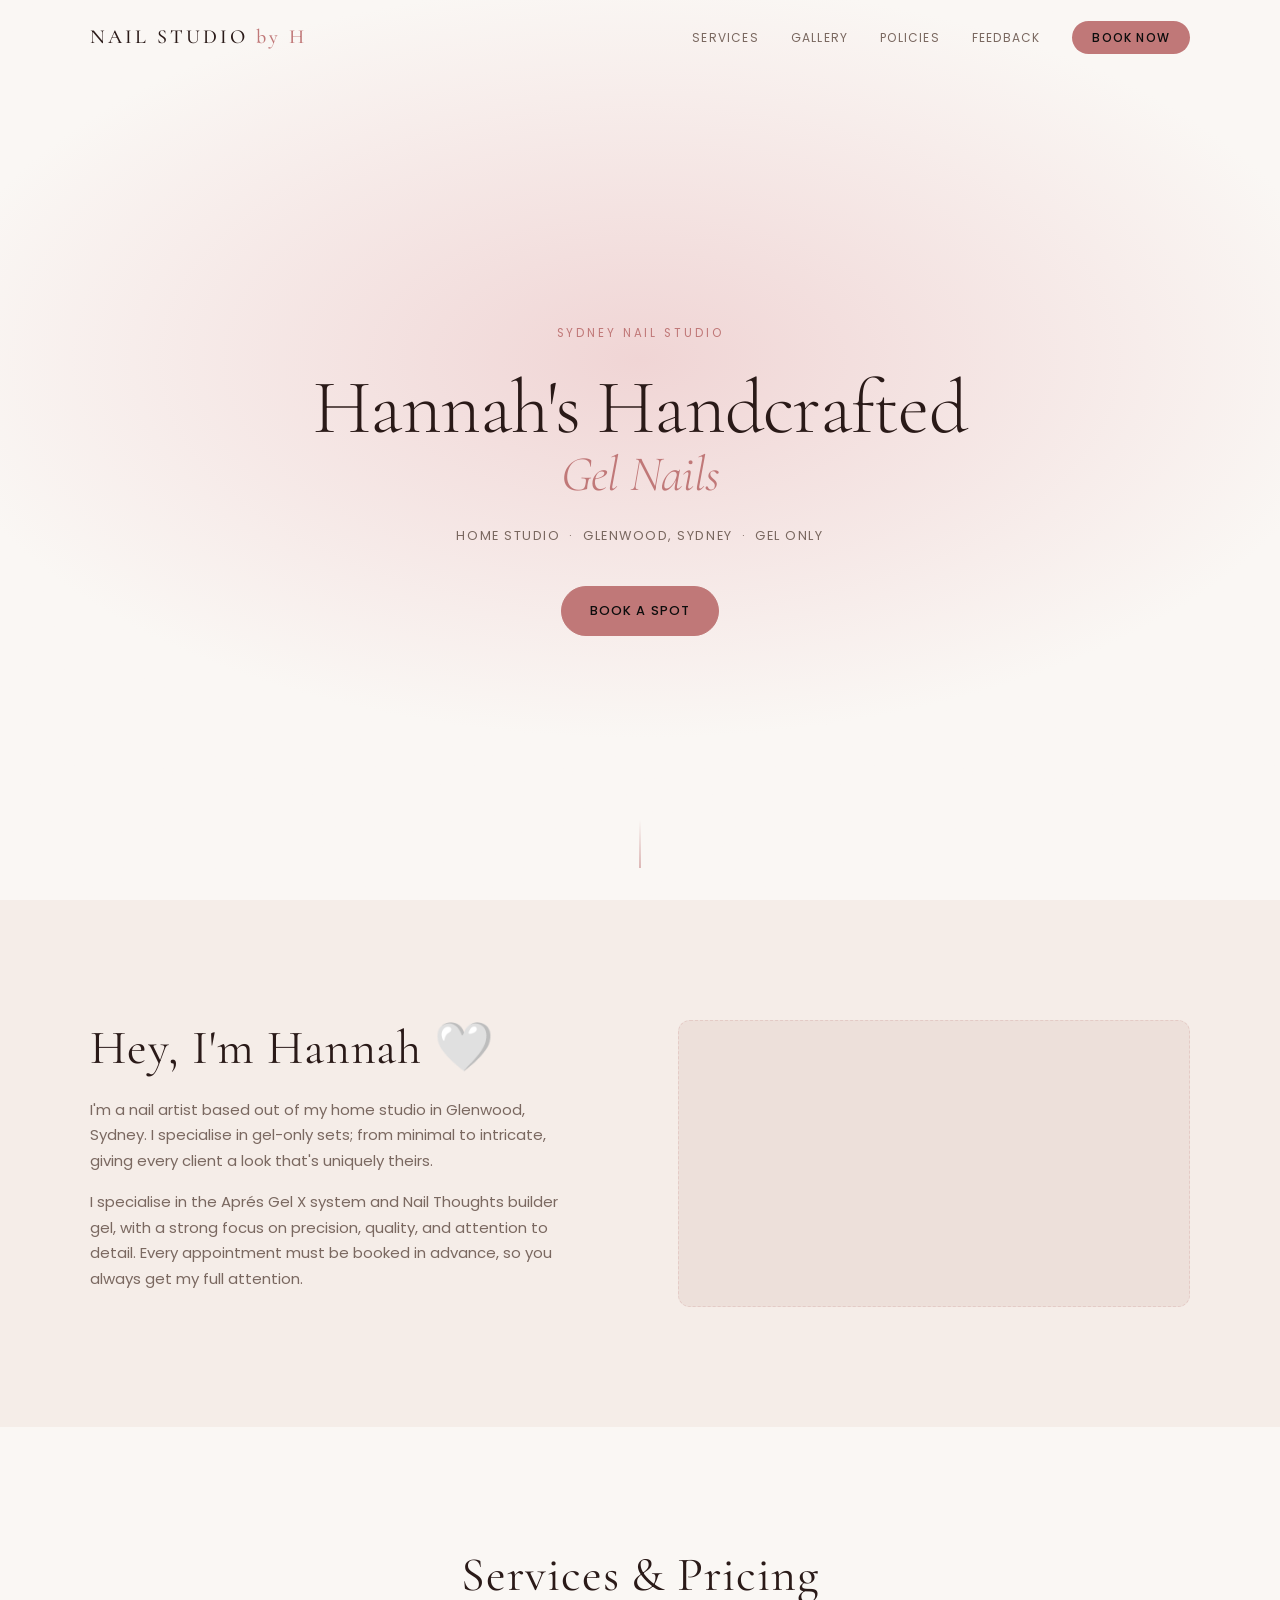
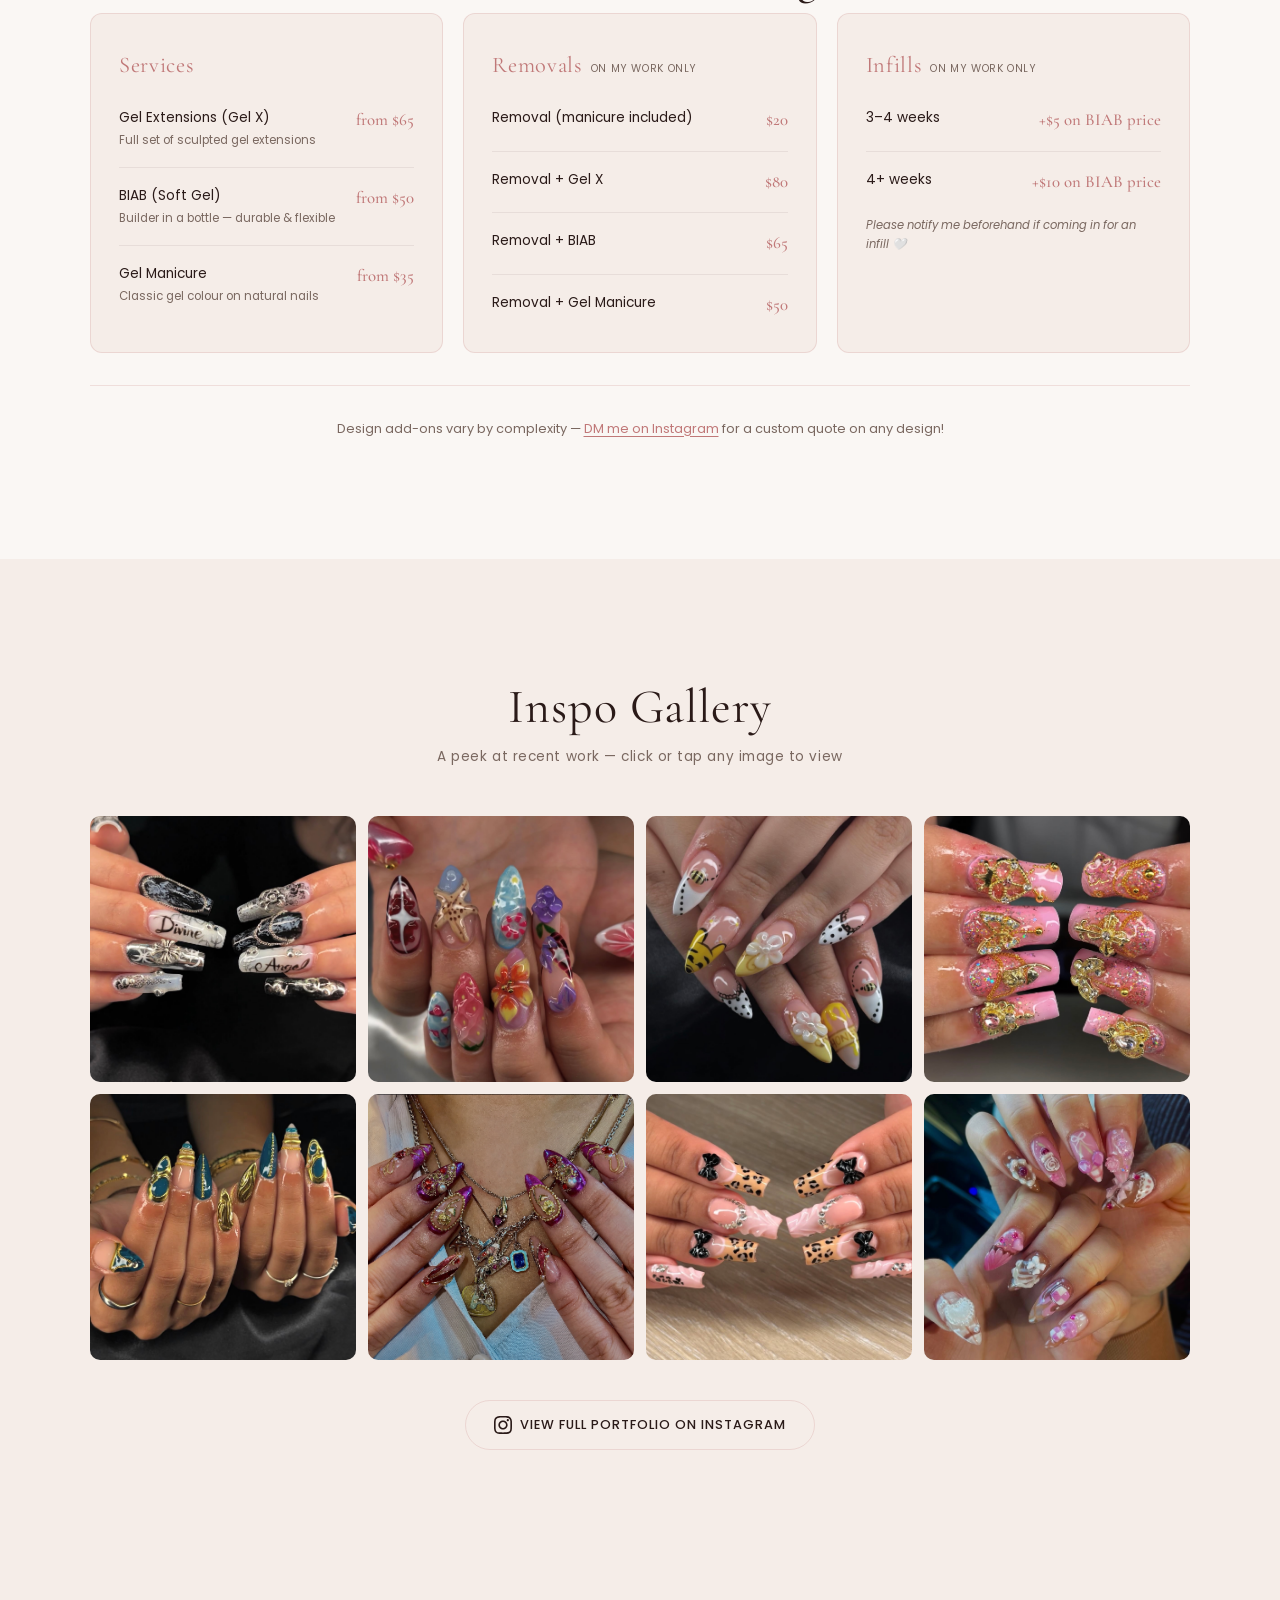
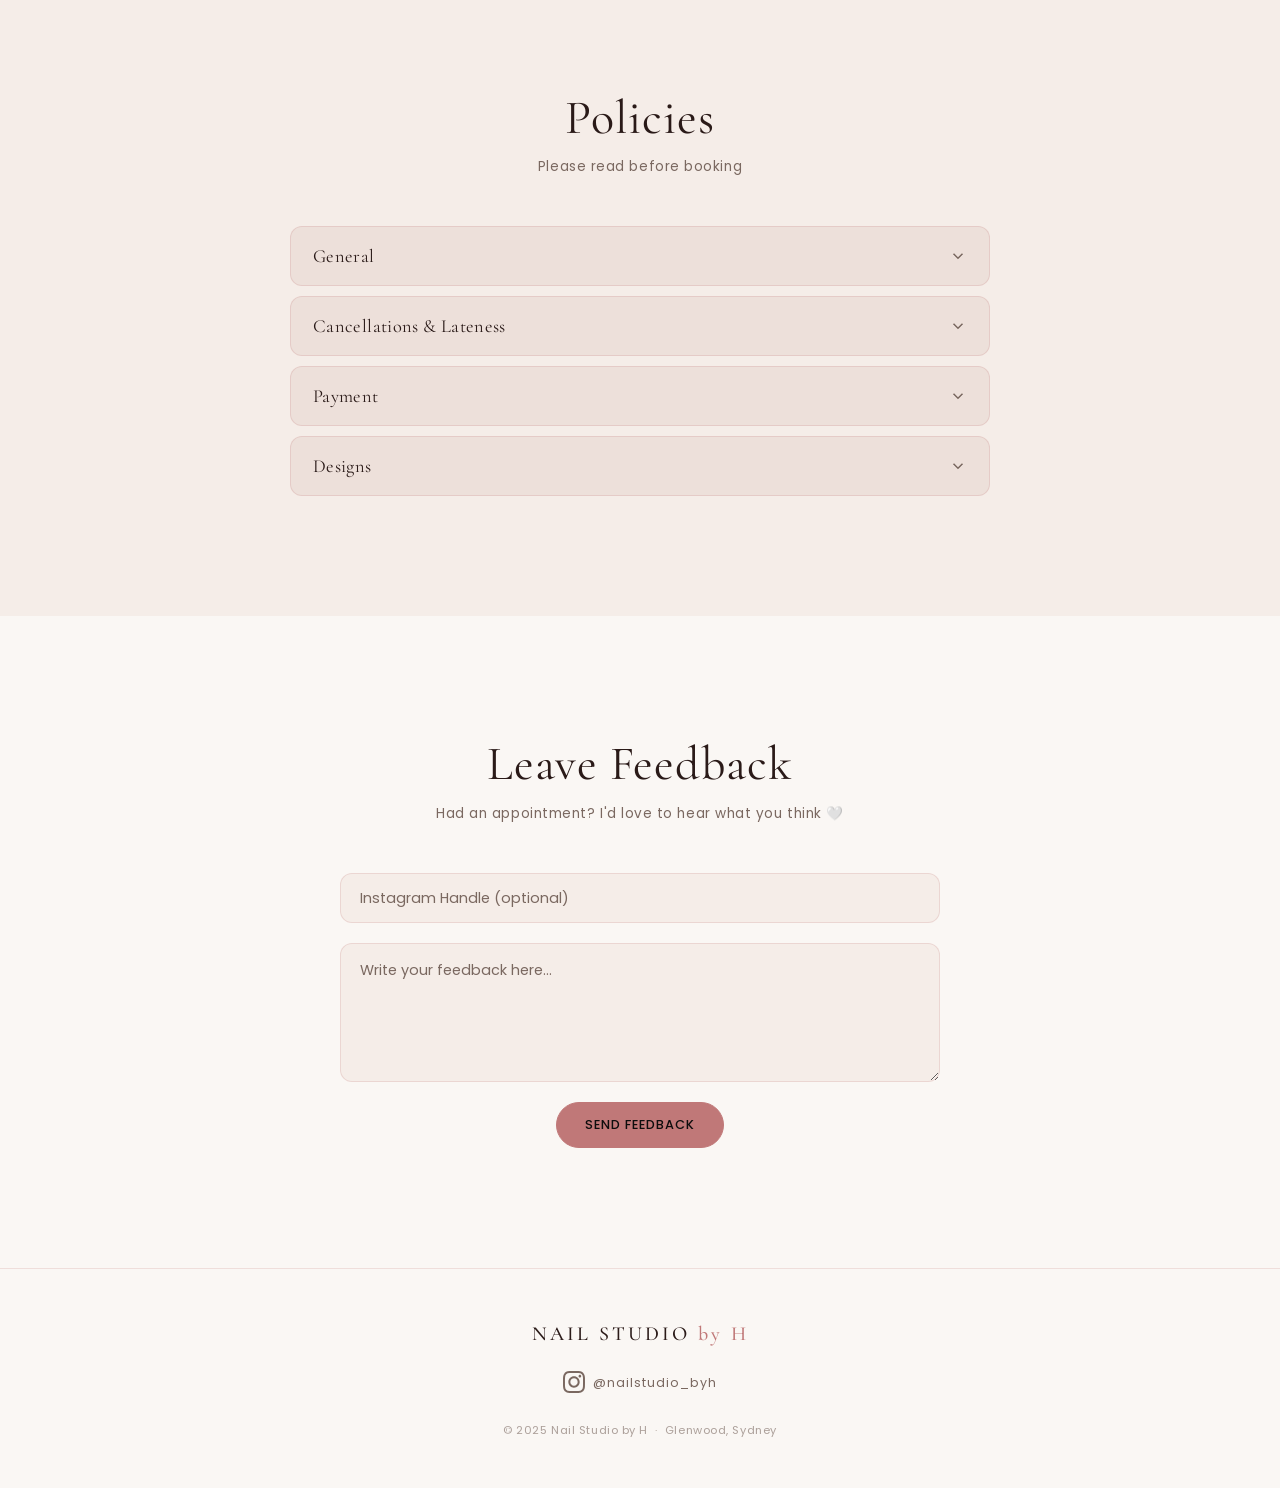
==== index.html @ f8d75787 "Fix --rose variable, gallery text, font-display swap, DM link, form error handling, mobile menu focu" ====
<!DOCTYPE html>
<html lang="en">
<head>
  <meta charset="UTF-8" />
  <meta name="viewport" content="width=device-width, initial-scale=1.0" />
  <title>Nail Studio by H — Sydney Gel Nails</title>
  <link rel="preconnect" href="https://fonts.googleapis.com" />
  <link rel="preconnect" href="https://fonts.gstatic.com" crossorigin />
  <link href="https://fonts.googleapis.com/css2?family=Cormorant+Garamond:ital,wght@0,300;0,400;0,500;0,600;1,300;1,400&family=Poppins:wght@300;400;500&display=swap&font-display=swap" rel="stylesheet" />
  <link rel="stylesheet" href="styles.css" />
</head>
<body>

  <!-- NAVBAR -->
  <nav class="navbar" id="navbar">
    <div class="nav-inner">
      <a href="#hero" class="nav-logo">NAIL STUDIO <span>by H</span></a>
      <button class="nav-toggle" id="navToggle" aria-label="Menu">
        <span></span><span></span><span></span>
      </button>
      <ul class="nav-links" id="navLinks">
        <li><a href="#services">Services</a></li>
        <li><a href="#gallery">Gallery</a></li>
        <li><a href="#policies">Policies</a></li>
        <li><a href="#feedback">Feedback</a></li>
        <li><a href="booking.html" class="nav-cta">Book Now</a></li>
      </ul>
    </div>
  </nav>

  <!-- HERO -->
  <section class="hero" id="hero">
    <div class="sparkles" aria-hidden="true">
      <span class="sparkle"></span><span class="sparkle"></span>
      <span class="sparkle"></span><span class="sparkle"></span>
      <span class="sparkle"></span><span class="sparkle"></span>
      <span class="sparkle"></span><span class="sparkle"></span>
      <span class="sparkle"></span><span class="sparkle"></span>
      <span class="sparkle"></span><span class="sparkle"></span>
      <span class="sparkle"></span><span class="sparkle"></span>
      <span class="sparkle"></span><span class="sparkle"></span>
      <span class="sparkle"></span><span class="sparkle"></span>
    </div>
    <div class="hero-content">
      <p class="hero-eyebrow">Sydney Nail Studio</p>
      <h1 class="hero-title">Hannah's<span class="title-br"> </span>Handcrafted<br /><em>Gel Nails</em></h1>
      <p class="hero-sub">Home studio &nbsp;·&nbsp; Glenwood, Sydney &nbsp;·&nbsp; Gel only</p>
      <a href="booking.html" class="btn btn-primary">Book a Spot</a>
    </div>
    <div class="hero-scroll-hint" aria-hidden="true">
      <span></span>
    </div>
  </section>

  <!-- ABOUT -->
  <section class="about section" id="about">
    <div class="container about-grid">
      <div class="about-text">
        <h2 class="section-title">Hey, I'm Hannah 🤍</h2>
        <p>I'm a nail artist based out of my home studio in Glenwood, Sydney. I specialise in gel-only sets; from minimal to intricate, giving every client a look that's uniquely theirs.</p>
        <p>I specialise in the Aprés Gel X system and Nail Thoughts builder gel, with a strong focus on precision, quality, and attention to detail. Every appointment must be booked in advance, so you always get my full attention.</p>
      </div>
      <div class="about-photo">
        <div class="about-photo-placeholder">
          <!-- Replace src with your photo when ready -->
          <!-- <img src="your-photo.jpg" alt="H — Nail Studio by H"> -->
        </div>
      </div>
    </div>
  </section>

  <!-- SERVICES & PRICING -->
  <section class="services section" id="services">
    <div class="container">
      <h2 class="section-title center">Services &amp; Pricing</h2>
      <div class="pricing-grid">
        <!-- Services -->
        <div class="pricing-card">
          <h3 class="card-title">Services</h3>
          <ul class="price-list">
            <li>
              <div class="price-info">
                <span class="price-name">Gel Extensions (Gel X)</span>
                <span class="price-desc">Full set of sculpted gel extensions</span>
              </div>
              <span class="price-amount">from $65</span>
            </li>
            <li>
              <div class="price-info">
                <span class="price-name">BIAB (Soft Gel)</span>
                <span class="price-desc">Builder in a bottle — durable &amp; flexible</span>
              </div>
              <span class="price-amount">from $50</span>
            </li>
            <li>
              <div class="price-info">
                <span class="price-name">Gel Manicure</span>
                <span class="price-desc">Classic gel colour on natural nails</span>
              </div>
              <span class="price-amount">from $35</span>
            </li>
          </ul>
        </div>

        <!-- Removals -->
        <div class="pricing-card">
          <h3 class="card-title">Removals <span class="card-note">on my work only</span></h3>
          <ul class="price-list">
            <li>
              <span class="price-name">Removal (manicure included)</span>
              <span class="price-amount">$20</span>
            </li>
            <li>
              <span class="price-name">Removal + Gel X</span>
              <span class="price-amount">$80</span>
            </li>
            <li>
              <span class="price-name">Removal + BIAB</span>
              <span class="price-amount">$65</span>
            </li>
            <li>
              <span class="price-name">Removal + Gel Manicure</span>
              <span class="price-amount">$50</span>
            </li>
          </ul>
        </div>

        <!-- Infills -->
        <div class="pricing-card">
          <h3 class="card-title">Infills <span class="card-note">on my work only</span></h3>
          <ul class="price-list">
            <li>
              <span class="price-name">3–4 weeks</span>
              <span class="price-amount">+$5 on BIAB price</span>
            </li>
            <li>
              <span class="price-name">4+ weeks</span>
              <span class="price-amount">+$10 on BIAB price</span>
            </li>
          </ul>
          <p class="card-footer-note">Please notify me beforehand if coming in for an infill 🤍</p>
        </div>
      </div>

      <p class="pricing-note">Design add-ons vary by complexity — <a href="https://ig.me/m/nailstudio_byh" target="_blank" rel="noopener" style="color:var(--gold);text-decoration:underline;text-underline-offset:3px;">DM me on Instagram</a> for a custom quote on any design!</p>
    </div>
  </section>

  <!-- GALLERY -->
  <section class="gallery section" id="gallery">
    <div class="container">
      <h2 class="section-title center">Inspo Gallery</h2>
      <p class="section-sub center">A peek at recent work — click or tap any image to view</p>

      <div class="gallery-grid">
        <a class="gallery-tile" href="https://www.instagram.com/nailstudio_byh/" target="_blank" rel="noopener" aria-label="View nail art on Instagram">
          <img src="IMG_4057.jpg" alt="Nail art by H" loading="lazy">
          <div class="tile-overlay"><svg xmlns="http://www.w3.org/2000/svg" viewBox="0 0 24 24" fill="none" stroke="currentColor" stroke-width="1.5" stroke-linecap="round" stroke-linejoin="round"><polyline points="15 3 21 3 21 9"/><polyline points="9 21 3 21 3 15"/><line x1="21" y1="3" x2="14" y2="10"/><line x1="3" y1="21" x2="10" y2="14"/></svg></div>
        </a>
        <a class="gallery-tile" href="https://www.instagram.com/nailstudio_byh/" target="_blank" rel="noopener" aria-label="View nail art on Instagram">
          <img src="IMG_4063.jpg" alt="Nail art by H" loading="lazy">
          <div class="tile-overlay"><svg xmlns="http://www.w3.org/2000/svg" viewBox="0 0 24 24" fill="none" stroke="currentColor" stroke-width="1.5" stroke-linecap="round" stroke-linejoin="round"><polyline points="15 3 21 3 21 9"/><polyline points="9 21 3 21 3 15"/><line x1="21" y1="3" x2="14" y2="10"/><line x1="3" y1="21" x2="10" y2="14"/></svg></div>
        </a>
        <a class="gallery-tile" href="https://www.instagram.com/nailstudio_byh/" target="_blank" rel="noopener" aria-label="View nail art on Instagram">
          <img src="IMG_4059.jpg" alt="Nail art by H" loading="lazy">
          <div class="tile-overlay"><svg xmlns="http://www.w3.org/2000/svg" viewBox="0 0 24 24" fill="none" stroke="currentColor" stroke-width="1.5" stroke-linecap="round" stroke-linejoin="round"><polyline points="15 3 21 3 21 9"/><polyline points="9 21 3 21 3 15"/><line x1="21" y1="3" x2="14" y2="10"/><line x1="3" y1="21" x2="10" y2="14"/></svg></div>
        </a>
        <a class="gallery-tile" href="https://www.instagram.com/nailstudio_byh/" target="_blank" rel="noopener" aria-label="View nail art on Instagram">
          <img src="IMG_4064.jpg" alt="Nail art by H" loading="lazy">
          <div class="tile-overlay"><svg xmlns="http://www.w3.org/2000/svg" viewBox="0 0 24 24" fill="none" stroke="currentColor" stroke-width="1.5" stroke-linecap="round" stroke-linejoin="round"><polyline points="15 3 21 3 21 9"/><polyline points="9 21 3 21 3 15"/><line x1="21" y1="3" x2="14" y2="10"/><line x1="3" y1="21" x2="10" y2="14"/></svg></div>
        </a>
        <a class="gallery-tile" href="https://www.instagram.com/nailstudio_byh/" target="_blank" rel="noopener" aria-label="View nail art on Instagram">
          <img src="IMG_4060.jpg" alt="Nail art by H" loading="lazy">
          <div class="tile-overlay"><svg xmlns="http://www.w3.org/2000/svg" viewBox="0 0 24 24" fill="none" stroke="currentColor" stroke-width="1.5" stroke-linecap="round" stroke-linejoin="round"><polyline points="15 3 21 3 21 9"/><polyline points="9 21 3 21 3 15"/><line x1="21" y1="3" x2="14" y2="10"/><line x1="3" y1="21" x2="10" y2="14"/></svg></div>
        </a>
        <a class="gallery-tile" href="https://www.instagram.com/nailstudio_byh/" target="_blank" rel="noopener" aria-label="View nail art on Instagram">
          <img src="IMG_4068.PNG" alt="Nail art by H" loading="lazy">
          <div class="tile-overlay"><svg xmlns="http://www.w3.org/2000/svg" viewBox="0 0 24 24" fill="none" stroke="currentColor" stroke-width="1.5" stroke-linecap="round" stroke-linejoin="round"><polyline points="15 3 21 3 21 9"/><polyline points="9 21 3 21 3 15"/><line x1="21" y1="3" x2="14" y2="10"/><line x1="3" y1="21" x2="10" y2="14"/></svg></div>
        </a>
        <a class="gallery-tile" href="https://www.instagram.com/nailstudio_byh/" target="_blank" rel="noopener" aria-label="View nail art on Instagram">
          <img src="IMG_4061.jpg" alt="Nail art by H" loading="lazy">
          <div class="tile-overlay"><svg xmlns="http://www.w3.org/2000/svg" viewBox="0 0 24 24" fill="none" stroke="currentColor" stroke-width="1.5" stroke-linecap="round" stroke-linejoin="round"><polyline points="15 3 21 3 21 9"/><polyline points="9 21 3 21 3 15"/><line x1="21" y1="3" x2="14" y2="10"/><line x1="3" y1="21" x2="10" y2="14"/></svg></div>
        </a>
        <a class="gallery-tile" href="https://www.instagram.com/nailstudio_byh/" target="_blank" rel="noopener" aria-label="View nail art on Instagram">
          <img src="IMG_4065.jpg" alt="Nail art by H" loading="lazy">
          <div class="tile-overlay"><svg xmlns="http://www.w3.org/2000/svg" viewBox="0 0 24 24" fill="none" stroke="currentColor" stroke-width="1.5" stroke-linecap="round" stroke-linejoin="round"><polyline points="15 3 21 3 21 9"/><polyline points="9 21 3 21 3 15"/><line x1="21" y1="3" x2="14" y2="10"/><line x1="3" y1="21" x2="10" y2="14"/></svg></div>
        </a>
      </div>

      <div class="gallery-cta">
        <a href="https://www.instagram.com/nailstudio_byh/" target="_blank" rel="noopener" class="btn btn-outline">
          <svg xmlns="http://www.w3.org/2000/svg" viewBox="0 0 24 24" fill="currentColor" width="18" height="18"><path d="M12 2.163c3.204 0 3.584.012 4.85.07 3.252.148 4.771 1.691 4.919 4.919.058 1.265.069 1.645.069 4.849 0 3.205-.012 3.584-.069 4.849-.149 3.225-1.664 4.771-4.919 4.919-1.266.058-1.644.07-4.85.07-3.204 0-3.584-.012-4.849-.07-3.26-.149-4.771-1.699-4.919-4.92-.058-1.265-.07-1.644-.07-4.849 0-3.204.013-3.583.07-4.849.149-3.227 1.664-4.771 4.919-4.919 1.266-.057 1.645-.069 4.849-.069zm0-2.163c-3.259 0-3.667.014-4.947.072-4.358.2-6.78 2.618-6.98 6.98-.059 1.281-.073 1.689-.073 4.948 0 3.259.014 3.668.072 4.948.2 4.358 2.618 6.78 6.98 6.98 1.281.058 1.689.072 4.948.072 3.259 0 3.668-.014 4.948-.072 4.354-.2 6.782-2.618 6.979-6.98.059-1.28.073-1.689.073-4.948 0-3.259-.014-3.667-.072-4.947-.196-4.354-2.617-6.78-6.979-6.98-1.281-.059-1.69-.073-4.949-.073zm0 5.838c-3.403 0-6.162 2.759-6.162 6.162s2.759 6.163 6.162 6.163 6.162-2.759 6.162-6.163c0-3.403-2.759-6.162-6.162-6.162zm0 10.162c-2.209 0-4-1.79-4-4 0-2.209 1.791-4 4-4s4 1.791 4 4c0 2.21-1.791 4-4 4zm6.406-11.845c-.796 0-1.441.645-1.441 1.44s.645 1.44 1.441 1.44c.795 0 1.439-.645 1.439-1.44s-.644-1.44-1.439-1.44z"/></svg>
          View full portfolio on Instagram
        </a>
      </div>
    </div>
  </section>

  <!-- BOOKING -->
  <!-- POLICIES -->
  <section class="policies section" id="policies">
    <div class="container">
      <h2 class="section-title center">Policies</h2>
      <p class="section-sub center">Please read before booking</p>

      <div class="accordion">
        <div class="accordion-item">
          <button class="accordion-trigger" aria-expanded="false">
            <span>General</span>
            <svg class="accordion-icon" viewBox="0 0 24 24" fill="none" stroke="currentColor" stroke-width="2"><polyline points="6 9 12 15 18 9"/></svg>
          </button>
          <div class="accordion-body">
            <ul>
              <li>I work with gel products only (HEMA-free Gel X system).</li>
              <li>Please come with <strong>bare nails</strong> to your appointment, unless you're booked for an infill — notify me beforehand.</li>
              <li>No walk-ins. All appointments must be pre-booked.</li>
              <li>I do not do foreign removals or infills over sets not done by me.</li>
              <li>It is your responsibility to ensure you are not allergic to any gel products. Please notify me beforehand of any sensitivities.</li>
            </ul>
          </div>
        </div>

        <div class="accordion-item">
          <button class="accordion-trigger" aria-expanded="false">
            <span>Cancellations &amp; Lateness</span>
            <svg class="accordion-icon" viewBox="0 0 24 24" fill="none" stroke="currentColor" stroke-width="2"><polyline points="6 9 12 15 18 9"/></svg>
          </button>
          <div class="accordion-body">
            <ul>
              <li>A <strong>$10 late fee</strong> applies if you arrive more than 10 minutes after your appointment time.</li>
              <li>After <strong>20 minutes</strong>, your appointment will be automatically cancelled as I have back-to-back clients.</li>
            </ul>
          </div>
        </div>

        <div class="accordion-item">
          <button class="accordion-trigger" aria-expanded="false">
            <span>Payment</span>
            <svg class="accordion-icon" viewBox="0 0 24 24" fill="none" stroke="currentColor" stroke-width="2"><polyline points="6 9 12 15 18 9"/></svg>
          </button>
          <div class="accordion-body">
            <ul>
              <li>Payment by <strong>card or cash only</strong>.</li>
              <li>No bank transfers accepted.</li>
            </ul>
          </div>
        </div>

        <div class="accordion-item">
          <button class="accordion-trigger" aria-expanded="false">
            <span>Designs</span>
            <svg class="accordion-icon" viewBox="0 0 24 24" fill="none" stroke="currentColor" stroke-width="2"><polyline points="6 9 12 15 18 9"/></svg>
          </button>
          <div class="accordion-body">
            <ul>
              <li>No rush to decide on a design — you can decide at the appointment!</li>
              <li>I don't always have every charm/gem/colour, so if you'd like to replicate a design exactly, please send it to me in advance.</li>
            </ul>
          </div>
        </div>
      </div>
    </div>
  </section>

  <!-- FEEDBACK -->
  <section class="feedback section" id="feedback">
    <div class="container">
      <h2 class="section-title center">Leave Feedback</h2>
      <p class="section-sub center">Had an appointment? I'd love to hear what you think 🤍</p>
      <div class="feedback-form">
        <input class="feedback-input" type="text" placeholder="Instagram Handle (optional)" aria-label="Instagram handle">
        <textarea class="feedback-textarea" placeholder="Write your feedback here..." rows="5" aria-label="Feedback"></textarea>
        <button class="btn btn-primary feedback-submit">Send Feedback</button>
      </div>
    </div>
  </section>

  <!-- FOOTER -->
  <footer class="footer">
    <div class="container footer-inner">
      <div class="footer-logo">
        <span class="nav-logo">NAIL STUDIO <span>by H</span></span>
      </div>
      <div class="footer-links">
        <a href="https://www.instagram.com/nailstudio_byh/" target="_blank" rel="noopener" aria-label="Instagram">
          <svg xmlns="http://www.w3.org/2000/svg" viewBox="0 0 24 24" fill="currentColor" width="22" height="22"><path d="M12 2.163c3.204 0 3.584.012 4.85.07 3.252.148 4.771 1.691 4.919 4.919.058 1.265.069 1.645.069 4.849 0 3.205-.012 3.584-.069 4.849-.149 3.225-1.664 4.771-4.919 4.919-1.266.058-1.644.07-4.85.07-3.204 0-3.584-.012-4.849-.07-3.26-.149-4.771-1.699-4.919-4.92-.058-1.265-.07-1.644-.07-4.849 0-3.204.013-3.583.07-4.849.149-3.227 1.664-4.771 4.919-4.919 1.266-.057 1.645-.069 4.849-.069zm0-2.163c-3.259 0-3.667.014-4.947.072-4.358.2-6.78 2.618-6.98 6.98-.059 1.281-.073 1.689-.073 4.948 0 3.259.014 3.668.072 4.948.2 4.358 2.618 6.78 6.98 6.98 1.281.058 1.689.072 4.948.072 3.259 0 3.668-.014 4.948-.072 4.354-.2 6.782-2.618 6.979-6.98.059-1.28.073-1.689.073-4.948 0-3.259-.014-3.667-.072-4.947-.196-4.354-2.617-6.78-6.979-6.98-1.281-.059-1.69-.073-4.949-.073zm0 5.838c-3.403 0-6.162 2.759-6.162 6.162s2.759 6.163 6.162 6.163 6.162-2.759 6.162-6.163c0-3.403-2.759-6.162-6.162-6.162zm0 10.162c-2.209 0-4-1.79-4-4 0-2.209 1.791-4 4-4s4 1.791 4 4c0 2.21-1.791 4-4 4zm6.406-11.845c-.796 0-1.441.645-1.441 1.44s.645 1.44 1.441 1.44c.795 0 1.439-.645 1.439-1.44s-.644-1.44-1.439-1.44z"/></svg>
          @nailstudio_byh
        </a>
      </div>
      <p class="footer-copy">&copy; 2025 Nail Studio by H &nbsp;·&nbsp; Glenwood, Sydney</p>
    </div>
  </footer>

  <script src="script.js"></script>
</body>
</html>
---- styles.css ----
/* ─── Reset & Base ─────────────────────────────────────────────────── */
*, *::before, *::after { box-sizing: border-box; margin: 0; padding: 0; }

:root {
  --bg:        #faf7f4;
  --surface:   #f5ede8;
  --surface2:  #ede0da;
  --gold:      #c07878;
  --gold-light:#d9a8a8;
  --blush:     #c4a48e;
  --rose:      #c07878;
  --text:      #2a1a18;
  --text-muted:#7a6860;
  --border:    rgba(192, 120, 120, 0.2);
  --radius:    12px;
  --font-head: 'Cormorant Garamond', Georgia, serif;
  --font-body: 'Poppins', sans-serif;
}

html { scroll-behavior: smooth; }

body {
  background: var(--bg);
  color: var(--text);
  font-family: var(--font-body);
  font-size: 15px;
  line-height: 1.7;
  overflow-x: hidden;
}

a { color: inherit; text-decoration: none; }
img { display: block; max-width: 100%; }

/* ─── Utilities ─────────────────────────────────────────────────────── */
.container {
  width: min(1100px, 92vw);
  margin-inline: auto;
}

.section {
  padding-block: clamp(64px, 10vw, 120px);
}

.section-title {
  font-family: var(--font-head);
  font-size: clamp(2rem, 4vw, 3rem);
  font-weight: 400;
  letter-spacing: 0.02em;
  line-height: 1.2;
  color: var(--text);
  margin-bottom: 0.5rem;
}

.section-title em {
  font-style: italic;
  color: var(--gold);
}

.section-title.center { text-align: center; }

.section-sub {
  color: var(--text-muted);
  font-size: 0.85rem;
  letter-spacing: 0.04em;
  margin-bottom: 3rem;
}
.section-sub.center { text-align: center; }

/* ─── Buttons ───────────────────────────────────────────────────────── */
.btn {
  display: inline-flex;
  align-items: center;
  justify-content: center;
  gap: 8px;
  padding: 13px 28px;
  border-radius: 50px;
  font-family: var(--font-body);
  font-size: 0.8rem;
  font-weight: 500;
  letter-spacing: 0.08em;
  text-transform: uppercase;
  cursor: pointer;
  transition: all 0.3s ease;
}

.btn-primary {
  background: var(--gold);
  color: #0d0d0d;
  border: 1.5px solid var(--gold);
}
.btn-primary:hover {
  background: var(--gold-light);
  border-color: var(--gold-light);
  transform: translateY(-2px);
  box-shadow: 0 8px 24px rgba(201,168,108,0.3);
}

.btn-outline {
  background: transparent;
  color: var(--text);
  border: 1.5px solid var(--border);
}
.btn-outline:hover {
  border-color: var(--gold);
  color: var(--gold);
  transform: translateY(-2px);
}

/* ─── Navbar ────────────────────────────────────────────────────────── */
.navbar {
  position: fixed;
  top: 0; left: 0; right: 0;
  z-index: 100;
  padding: 20px 0;
  transition: background 0.4s ease, padding 0.3s ease, backdrop-filter 0.3s ease;
}

.navbar.scrolled {
  background: rgba(250, 247, 244, 0.92);
  backdrop-filter: blur(16px);
  padding: 14px 0;
  border-bottom: 1px solid var(--border);
}

.nav-inner {
  width: min(1100px, 92vw);
  margin-inline: auto;
  display: flex;
  align-items: center;
  justify-content: space-between;
  gap: 24px;
}

.nav-logo {
  font-family: var(--font-head);
  font-size: 1.25rem;
  font-weight: 500;
  letter-spacing: 0.15em;
  color: var(--text);
}
.nav-logo span { color: var(--gold); }

.nav-links {
  display: flex;
  align-items: center;
  gap: 32px;
  list-style: none;
}

.nav-links a {
  font-size: 0.75rem;
  font-weight: 400;
  letter-spacing: 0.1em;
  text-transform: uppercase;
  color: var(--text-muted);
  transition: color 0.2s;
}
.nav-links a:hover { color: var(--gold); }

.nav-cta {
  background: var(--gold) !important;
  color: #0d0d0d !important;
  padding: 8px 20px;
  border-radius: 50px;
  font-weight: 500 !important;
}
.nav-cta:hover { background: var(--gold-light) !important; }

.nav-toggle {
  display: none;
  flex-direction: column;
  gap: 5px;
  background: none;
  border: none;
  cursor: pointer;
  padding: 4px;
}
.nav-toggle span {
  display: block;
  width: 24px;
  height: 1.5px;
  background: var(--text);
  transition: all 0.3s;
}

/* ─── Hero ──────────────────────────────────────────────────────────── */
.hero {
  position: relative;
  min-height: 100svh;
  display: flex;
  align-items: center;
  justify-content: center;
  text-align: center;
  overflow: hidden;
  background: radial-gradient(ellipse 80% 60% at 50% 40%, #f0d5d5 0%, var(--bg) 70%);
}

.hero::before {
  content: '';
  position: absolute;
  inset: 0;
  background: url("data:image/svg+xml,%3Csvg xmlns='http://www.w3.org/2000/svg' width='400' height='400'%3E%3Cfilter id='n'%3E%3CfeTurbulence type='fractalNoise' baseFrequency='0.65' numOctaves='3' stitchTiles='stitch'/%3E%3C/filter%3E%3Crect width='400' height='400' filter='url(%23n)' opacity='0.04'/%3E%3C/svg%3E") repeat;
  opacity: 0.15;
  pointer-events: none;
}

.hero-content {
  position: relative;
  z-index: 2;
  max-width: 700px;
  padding: 120px 24px 60px;
}

.hero-eyebrow {
  font-size: 0.72rem;
  font-weight: 400;
  letter-spacing: 0.25em;
  text-transform: uppercase;
  color: var(--gold);
  margin-bottom: 1.5rem;
}

.hero-title {
  font-family: var(--font-head);
  font-size: clamp(3.5rem, 6vw, 7rem);
  font-weight: 300;
  line-height: 1.05;
  letter-spacing: -0.01em;
  color: var(--text);
  margin-bottom: 1.5rem;
}
.title-br { display: block; }
@media (min-width: 860px) {
  .title-br { display: inline; }
  .hero-content { max-width: 1000px; }
  .hero-title em { font-size: 0.65em; }
}

.hero-title em {
  font-style: italic;
  color: var(--gold);
  display: block;
}

.hero-sub {
  font-size: 0.8rem;
  letter-spacing: 0.12em;
  color: var(--text-muted);
  margin-bottom: 2.5rem;
  text-transform: uppercase;
}

@media (max-width: 600px) {
  .hero-eyebrow { font-size: 0.55rem; }
  .hero-sub { font-size: 0.6rem; letter-spacing: 0.08em; }
}

/* Sparkles */
.sparkles {
  position: absolute;
  inset: 0;
  pointer-events: none;
  z-index: 1;
}

.sparkle {
  position: absolute;
  width: 5px;
  height: 5px;
  background: var(--gold);
  border-radius: 50%;
  opacity: 0;
  animation: sparkle-float 6s infinite;
}

.sparkle:nth-child(1)  { top: 15%; left: 10%; animation-delay: 0s; }
.sparkle:nth-child(2)  { top: 25%; left: 85%; animation-delay: 0.8s; }
.sparkle:nth-child(3)  { top: 60%; left: 5%;  animation-delay: 1.6s; }
.sparkle:nth-child(4)  { top: 70%; left: 90%; animation-delay: 2.4s; }
.sparkle:nth-child(5)  { top: 40%; left: 20%; animation-delay: 3.2s; }
.sparkle:nth-child(6)  { top: 80%; left: 50%; animation-delay: 4.0s; }
.sparkle:nth-child(7)  { top: 10%; left: 60%; animation-delay: 1.2s; }
.sparkle:nth-child(8)  { top: 90%; left: 20%; animation-delay: 2.0s; }
.sparkle:nth-child(9)  { top: 50%; left: 75%; animation-delay: 2.8s; }
.sparkle:nth-child(10) { top: 35%; left: 45%; animation-delay: 3.6s; }
.sparkle:nth-child(11) { top: 65%; left: 35%; animation-delay: 4.4s; }
.sparkle:nth-child(12) { top: 20%; left: 30%; animation-delay: 5.2s; }
.sparkle:nth-child(13) { top: 55%; left: 55%; animation-delay: 0.4s; }
.sparkle:nth-child(14) { top: 85%; left: 70%; animation-delay: 1.0s; }
.sparkle:nth-child(15) { top: 30%; left: 65%; animation-delay: 1.8s; }
.sparkle:nth-child(16) { top: 75%; left: 15%; animation-delay: 2.6s; }
.sparkle:nth-child(17) { top: 45%; left: 40%; animation-delay: 3.4s; }
.sparkle:nth-child(18) { top: 5%;  left: 80%; animation-delay: 4.8s; }

@keyframes sparkle-float {
  0%   { opacity: 0; transform: translateY(0) scale(0.5); }
  20%  { opacity: 1; }
  80%  { opacity: 0.6; }
  100% { opacity: 0; transform: translateY(-60px) scale(1.5); }
}

/* Scroll hint */
.hero-scroll-hint {
  position: absolute;
  bottom: 32px;
  left: 50%;
  transform: translateX(-50%);
  z-index: 2;
}
.hero-scroll-hint span {
  display: block;
  width: 1px;
  height: 48px;
  background: linear-gradient(to bottom, transparent, var(--gold));
  margin: 0 auto;
  animation: scroll-line 2s ease-in-out infinite;
}
@keyframes scroll-line {
  0%   { transform: scaleY(0); transform-origin: top; opacity: 1; }
  50%  { transform: scaleY(1); transform-origin: top; opacity: 1; }
  51%  { transform: scaleY(1); transform-origin: bottom; }
  100% { transform: scaleY(0); transform-origin: bottom; opacity: 0; }
}

/* ─── About ─────────────────────────────────────────────────────────── */
.about {
  background: var(--surface);
}

.about-grid {
  display: grid;
  grid-template-columns: 1fr 1fr;
  gap: clamp(40px, 6vw, 80px);
  align-items: center;
}

.about-text h2 { margin-bottom: 1.2rem; }

.about-text p {
  color: var(--text-muted);
  margin-bottom: 1rem;
  max-width: 480px;
}

.about-photo {
  width: 100%;
  align-self: stretch;
}

.about-photo-placeholder {
  width: 100%;
  height: 100%;
  max-height: 320px;
  min-height: 200px;
  background: var(--surface2);
  border-radius: var(--radius);
  border: 1.5px dashed var(--border);
}

.about-photo img {
  width: 100%;
  height: 100%;
  object-fit: cover;
  object-position: top;
  border-radius: var(--radius);
  display: block;
}

@media (max-width: 700px) {
  .about-grid {
    grid-template-columns: 1fr;
  }
  .about-photo {
    order: -1;
  }
}

/* ─── Pricing ───────────────────────────────────────────────────────── */
.services { background: var(--bg); }

.pricing-grid {
  display: grid;
  grid-template-columns: repeat(auto-fit, minmax(280px, 1fr));
  gap: 20px;
  margin-bottom: 2rem;
}

.pricing-card {
  background: var(--surface);
  border: 1px solid var(--border);
  border-radius: var(--radius);
  padding: 32px 28px;
  transition: border-color 0.3s, transform 0.3s;
}
.pricing-card:hover {
  border-color: var(--gold);
  transform: translateY(-4px);
}

.pricing-note {
  text-align: center;
  font-size: 0.8rem;
  color: var(--text-muted);
  border-top: 1px solid var(--border);
  padding-top: 2rem;
}

.card-title {
  font-family: var(--font-head);
  font-size: 1.4rem;
  font-weight: 400;
  color: var(--gold);
  margin-bottom: 1.4rem;
  letter-spacing: 0.03em;
  display: flex;
  align-items: baseline;
  gap: 8px;
}

.card-note {
  font-family: var(--font-body);
  font-size: 0.65rem;
  letter-spacing: 0.06em;
  text-transform: uppercase;
  color: var(--text-muted);
  font-weight: 400;
}

.price-list {
  list-style: none;
  display: flex;
  flex-direction: column;
  gap: 16px;
}

.price-list li {
  display: flex;
  justify-content: space-between;
  align-items: flex-start;
  gap: 12px;
  padding-bottom: 16px;
  border-bottom: 1px solid rgba(42, 26, 24, 0.07);
}
.price-list li:last-child { border-bottom: none; padding-bottom: 0; }

.price-info {
  display: flex;
  flex-direction: column;
  gap: 2px;
}

.price-name {
  font-size: 0.85rem;
  font-weight: 400;
  color: var(--text);
}

.price-desc {
  font-size: 0.72rem;
  color: var(--text-muted);
}

.price-amount {
  font-family: var(--font-head);
  font-size: 1.05rem;
  color: var(--gold);
  white-space: nowrap;
  font-weight: 500;
  flex-shrink: 0;
}

.card-footer-note {
  margin-top: 1.2rem;
  font-size: 0.72rem;
  color: var(--text-muted);
  font-style: italic;
}


/* ─── Gallery ───────────────────────────────────────────────────────── */
.gallery { background: var(--surface); }

.gallery-grid {
  display: grid;
  grid-template-columns: repeat(4, 1fr);
  gap: 12px;
  margin-bottom: 2.5rem;
}

.gallery-tile {
  aspect-ratio: 1;
  border-radius: 10px;
  overflow: hidden;
  position: relative;
  display: block;
  transition: transform 0.4s ease;
  background: var(--surface-2);
}

.gallery-tile img {
  position: absolute;
  inset: 0;
  width: 100%;
  height: 100%;
  object-fit: cover;
  display: block;
}

.gallery-tile:hover { transform: scale(1.03); }
.gallery-tile:hover .tile-overlay { opacity: 1; }

.tile-overlay {
  position: absolute;
  inset: 0;
  background: rgba(250, 247, 244, 0.65);
  display: flex;
  align-items: center;
  justify-content: center;
  opacity: 0;
  transition: opacity 0.3s;
  color: var(--text);
}
.tile-overlay svg { width: 28px; height: 28px; }


.gallery-cta {
  display: flex;
  justify-content: center;
}

/* ─── Lightbox ──────────────────────────────────────────────────────── */
#lightbox {
  display: none;
  position: fixed;
  inset: 0;
  background: rgba(20, 10, 10, 0.92);
  z-index: 1000;
  align-items: center;
  justify-content: center;
  padding: 1.5rem;
}
#lightbox.active { display: flex; }

#lightbox-img {
  max-width: 100%;
  max-height: 90vh;
  border-radius: 12px;
  object-fit: contain;
  box-shadow: 0 8px 40px rgba(0,0,0,0.6);
}

#lightbox-close {
  position: fixed;
  top: 1.25rem;
  right: 1.5rem;
  background: none;
  border: none;
  color: #fff;
  font-size: 2.5rem;
  line-height: 1;
  cursor: pointer;
  opacity: 0.8;
  transition: opacity 0.2s;
}
#lightbox-close:hover { opacity: 1; }

/* ─── Booking ───────────────────────────────────────────────────────── */
.booking {
  background: var(--bg);
  position: relative;
  overflow: hidden;
}

.booking::before {
  content: '';
  position: absolute;
  top: -200px; right: -200px;
  width: 600px; height: 600px;
  border-radius: 50%;
  background: radial-gradient(circle, rgba(192, 120, 120, 0.1) 0%, transparent 70%);
  pointer-events: none;
}

.booking-inner {
  max-width: 640px;
}

.booking-text h2 { margin-bottom: 1.2rem; }

.booking-text > p {
  color: var(--text-muted);
  margin-bottom: 2rem;
}

.booking-steps {
  list-style: none;
  display: flex;
  flex-direction: column;
  gap: 16px;
  margin-bottom: 2.5rem;
}

.booking-steps li {
  display: flex;
  align-items: flex-start;
  gap: 16px;
  font-size: 0.85rem;
  color: var(--text-muted);
  line-height: 1.6;
}

.booking-steps li span {
  font-family: var(--font-head);
  font-size: 1.4rem;
  color: var(--gold);
  opacity: 0.6;
  flex-shrink: 0;
  line-height: 1.2;
}

.booking-btns {
  display: flex;
  flex-wrap: wrap;
  gap: 12px;
  margin-bottom: 1.5rem;
}

.booking-days {
  font-size: 0.75rem;
  letter-spacing: 0.06em;
  color: var(--text-muted);
  text-transform: uppercase;
}
.booking-days strong { color: var(--gold); }

/* ─── Policies ──────────────────────────────────────────────────────── */
.policies { background: var(--surface); }

/* ─── Feedback ──────────────────────────────────────────────────────── */
.feedback { background: var(--bg); }

.feedback-form {
  max-width: 600px;
  margin: 0 auto;
  display: flex;
  flex-direction: column;
  gap: 1.25rem;
}

.feedback-input {
  width: 100%;
  padding: 0.85rem 1.2rem;
  border: 1.5px solid var(--border);
  border-radius: 12px;
  background: var(--surface);
  color: var(--text);
  font-family: var(--font-body);
  font-size: 0.9rem;
  transition: border-color 0.2s;
  outline: none;
}

.feedback-input:focus {
  border-color: var(--rose);
}

.feedback-input::placeholder {
  color: var(--text-muted);
}

.feedback-textarea {
  width: 100%;
  padding: 1rem 1.2rem;
  border: 1.5px solid var(--border);
  border-radius: 12px;
  background: var(--surface);
  color: var(--text);
  font-family: var(--font-body);
  font-size: 0.9rem;
  resize: vertical;
  transition: border-color 0.2s;
  outline: none;
}

.feedback-textarea:focus {
  border-color: var(--rose);
}

.feedback-textarea::placeholder {
  color: var(--text-muted);
}

.feedback-submit {
  align-self: center;
}

.accordion {
  max-width: 700px;
  margin-inline: auto;
  margin-top: 1rem;
  display: flex;
  flex-direction: column;
  gap: 10px;
}

.accordion-item {
  border: 1px solid var(--border);
  border-radius: var(--radius);
  overflow: hidden;
  background: var(--surface2);
}

.accordion-trigger {
  width: 100%;
  display: flex;
  justify-content: space-between;
  align-items: center;
  padding: 18px 22px;
  background: none;
  border: none;
  cursor: pointer;
  color: var(--text);
  font-family: var(--font-head);
  font-size: 1.15rem;
  font-weight: 400;
  letter-spacing: 0.02em;
  text-align: left;
  transition: color 0.2s;
}
.accordion-trigger:hover { color: var(--rose); }
.accordion-trigger[aria-expanded="true"] { color: var(--rose); }

.accordion-icon {
  width: 18px; height: 18px;
  flex-shrink: 0;
  transition: transform 0.3s ease;
  color: var(--text-muted);
}
.accordion-trigger[aria-expanded="true"] .accordion-icon {
  transform: rotate(180deg);
  color: var(--rose);
}

.accordion-body {
  max-height: 0;
  overflow: hidden;
  transition: max-height 0.35s ease;
}
.accordion-body.open {
  max-height: 600px;
}

.accordion-body ul {
  list-style: none;
  padding: 0 22px 22px;
  display: flex;
  flex-direction: column;
  gap: 10px;
}

.accordion-body li {
  font-size: 0.82rem;
  color: var(--text-muted);
  padding-left: 16px;
  position: relative;
  line-height: 1.65;
}
.accordion-body li::before {
  content: '–';
  position: absolute;
  left: 0;
  color: var(--rose);
}
.accordion-body li strong { color: var(--text); }

/* ─── Footer ────────────────────────────────────────────────────────── */
.footer {
  background: var(--bg);
  border-top: 1px solid var(--border);
  padding-block: 48px;
}

.footer-inner {
  display: flex;
  flex-direction: column;
  align-items: center;
  gap: 20px;
  text-align: center;
}

.footer-logo p {
  font-size: 0.72rem;
  color: var(--text-muted);
  letter-spacing: 0.06em;
  margin-top: 4px;
}

.footer-links a {
  display: inline-flex;
  align-items: center;
  gap: 8px;
  font-size: 0.78rem;
  letter-spacing: 0.08em;
  color: var(--text-muted);
  transition: color 0.2s;
}
.footer-links a:hover { color: var(--gold); }

.footer-copy {
  font-size: 0.7rem;
  color: var(--text-muted);
  opacity: 0.6;
  letter-spacing: 0.05em;
}

/* ─── Responsive ────────────────────────────────────────────────────── */
@media (max-width: 768px) {
  .nav-links {
    display: none;
    position: absolute;
    top: 100%;
    left: 0; right: 0;
    background: rgba(250, 247, 244, 0.98);
    backdrop-filter: blur(20px);
    flex-direction: column;
    align-items: center;
    gap: 24px;
    padding: 32px 0;
    border-bottom: 1px solid var(--border);
  }
  .nav-links.open { display: flex; }
  .nav-toggle { display: flex; }

  .about-text p { max-width: 100%; }

  .gallery-grid {
    grid-template-columns: repeat(2, 1fr);
  }

  .booking-inner { max-width: 100%; }
}

@media (max-width: 480px) {
  .gallery-grid {
    grid-template-columns: repeat(2, 1fr);
    gap: 8px;
  }

  .pricing-grid {
    grid-template-columns: 1fr;
  }
}

/* ─── Scroll fade-in animations ──────────────────────────────────────── */
.fade-in {
  opacity: 0;
  transform: translateY(28px);
  transition: opacity 0.7s ease, transform 0.7s ease;
}
.fade-in.visible {
  opacity: 1;
  transform: translateY(0);
}
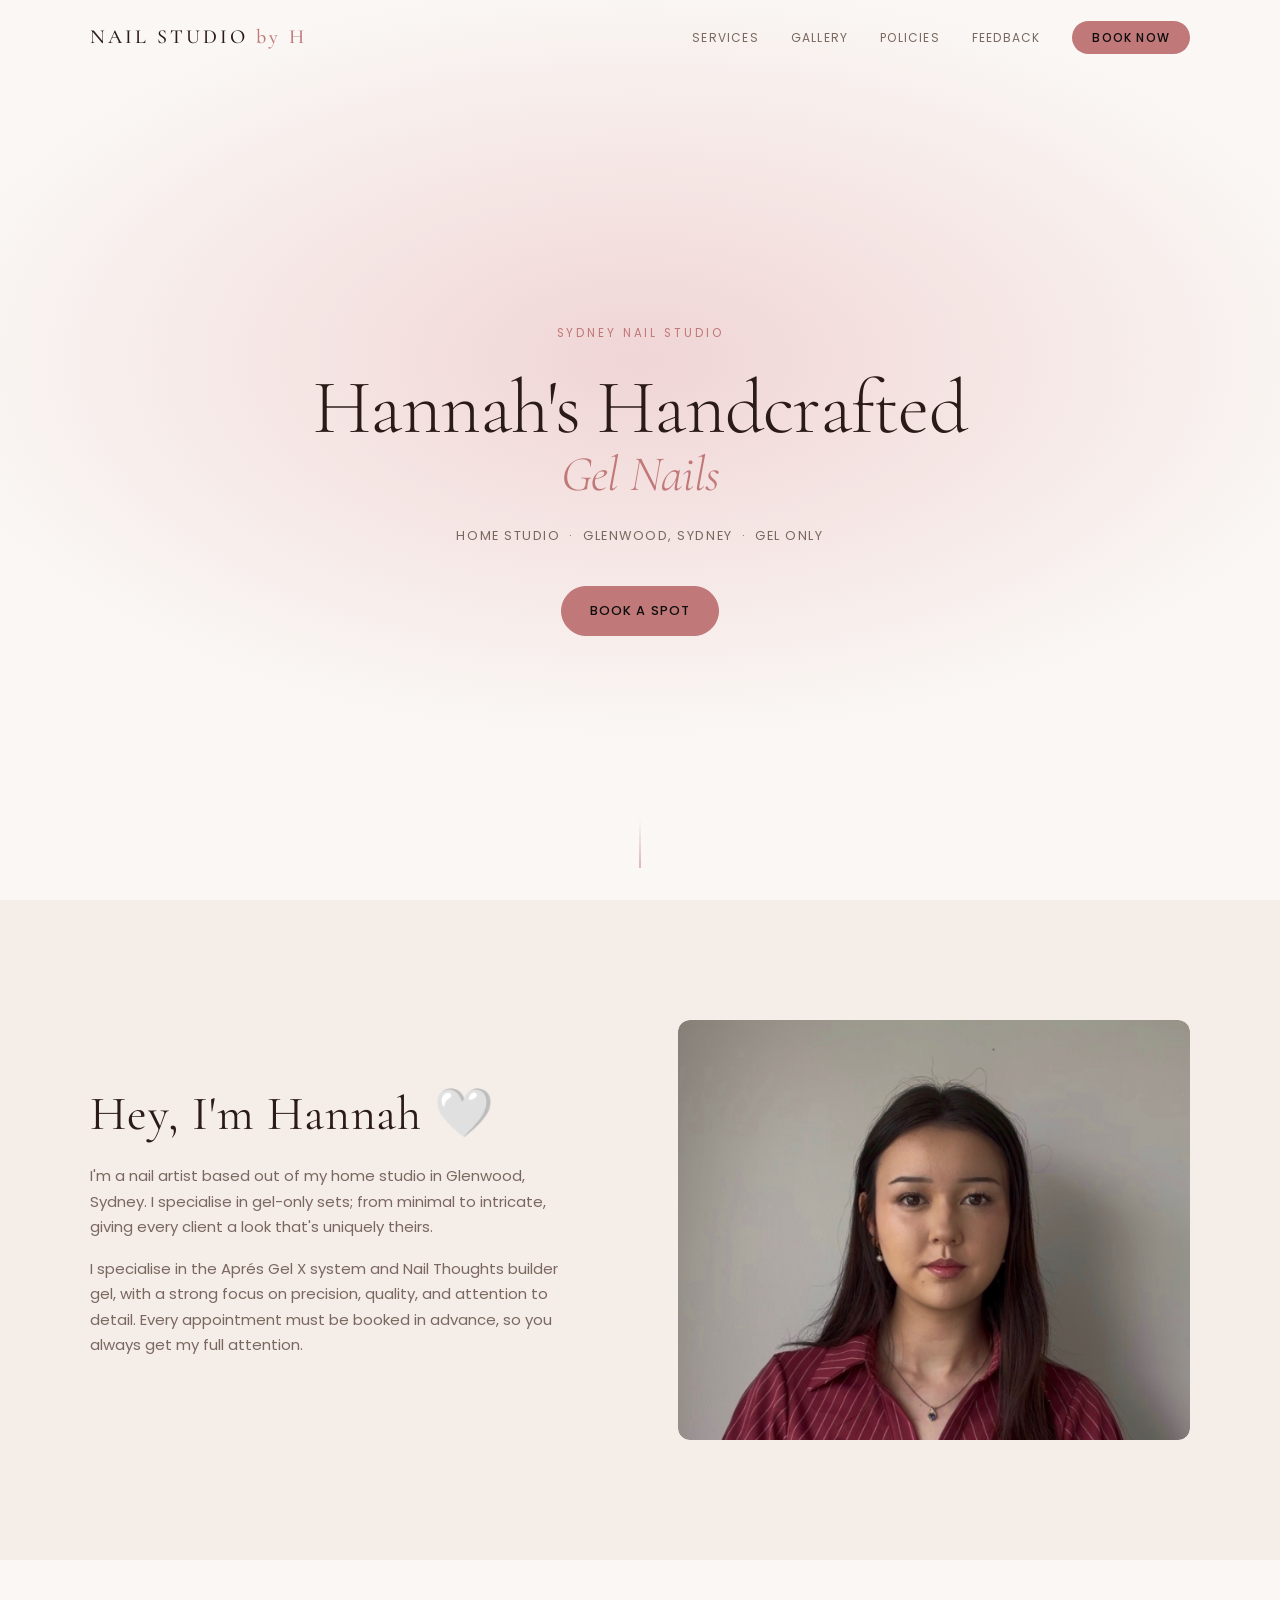
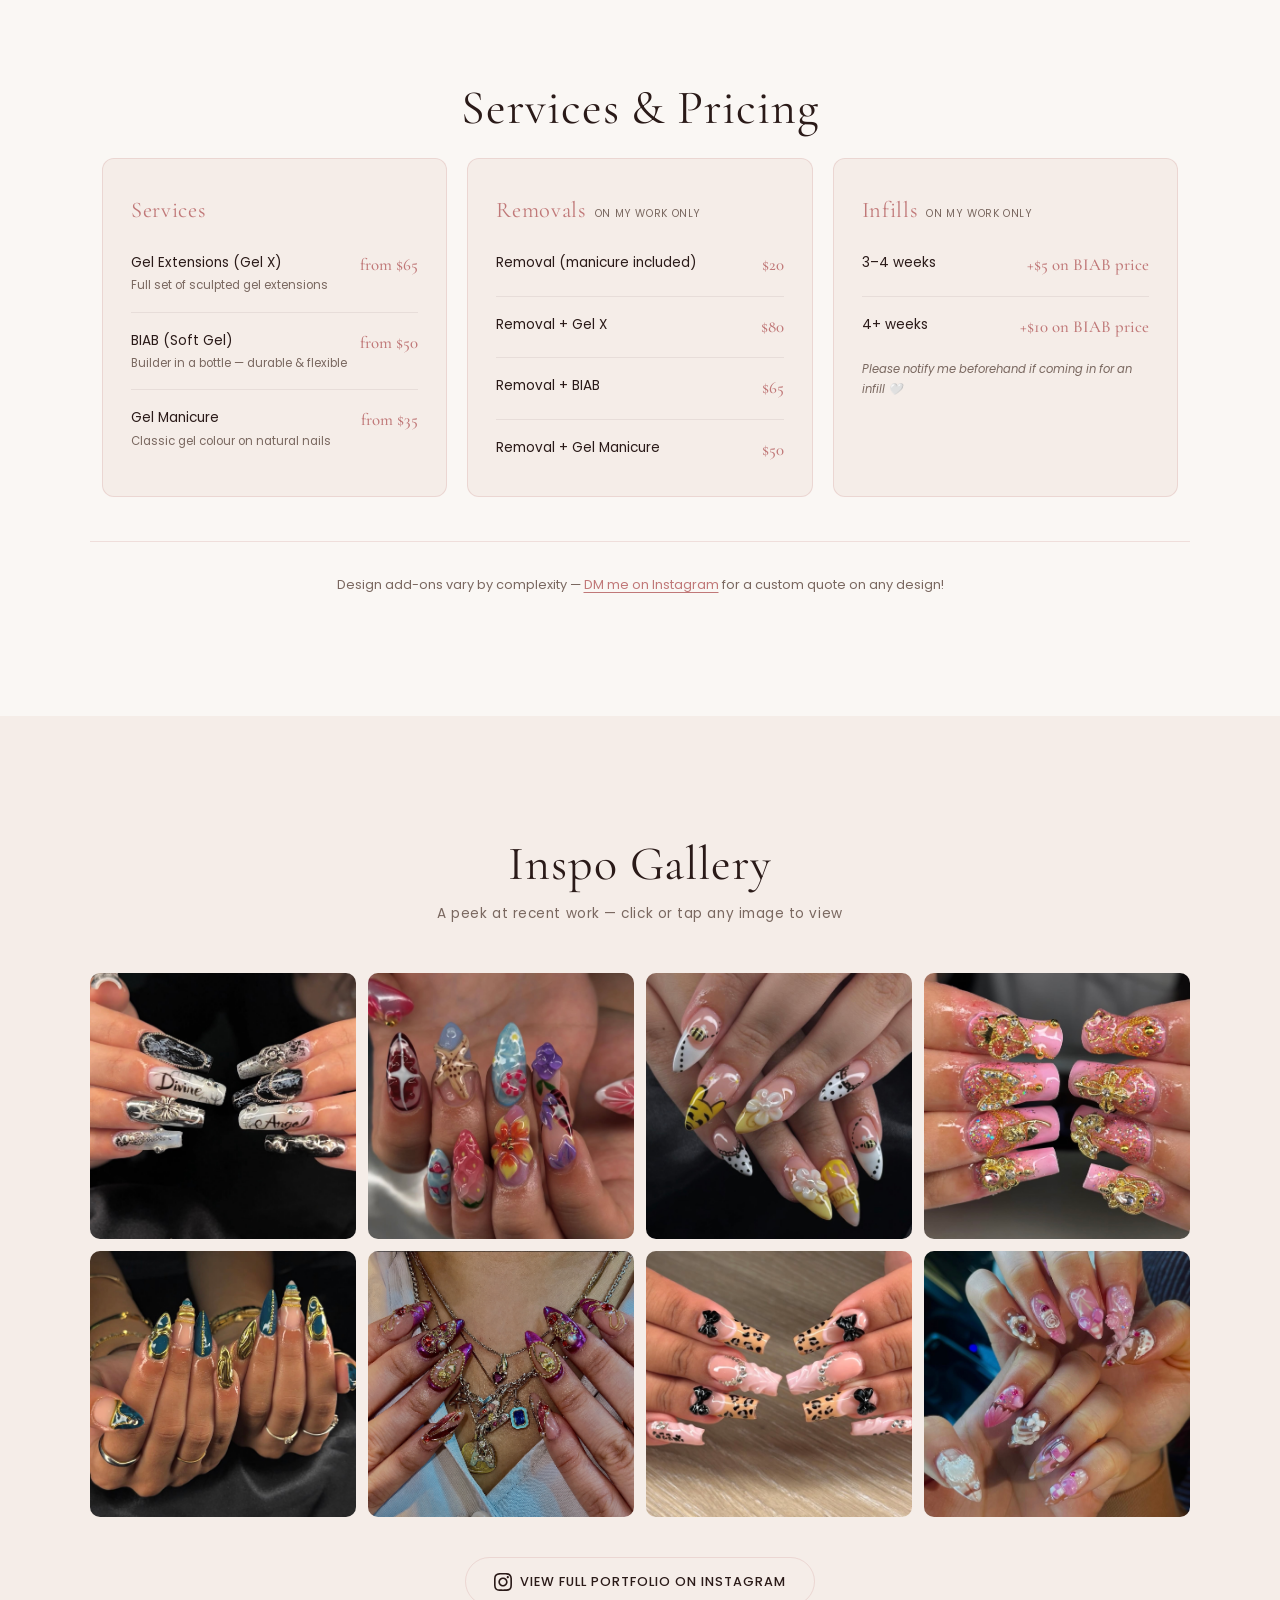
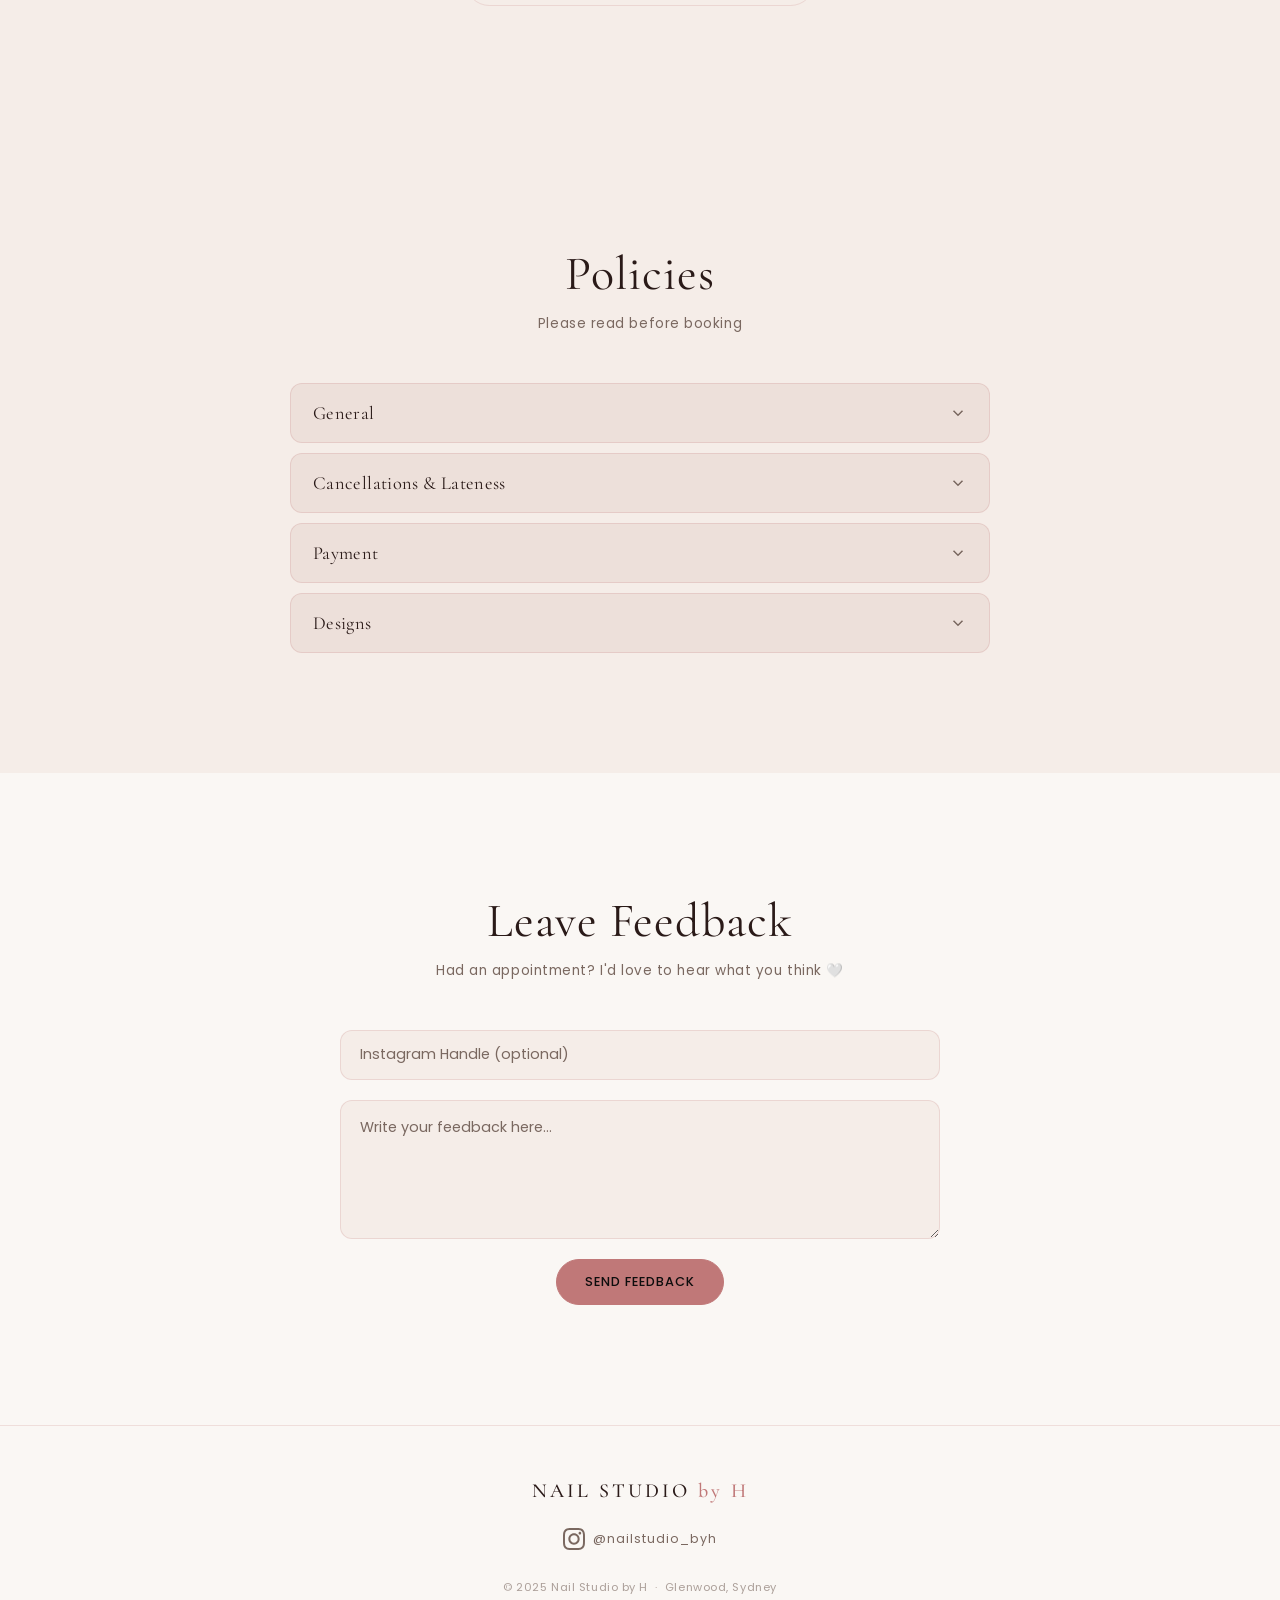
==== commit 7c54a6bc: "Add Hannah's headshot to about section https://claude.ai/code/session_01DdduiBsSEaxNYmfCcckCft" ====
--- a/index.html
+++ b/index.html
@@ -62,8 +62,7 @@
       </div>
       <div class="about-photo">
         <div class="about-photo-placeholder">
-          <!-- Replace src with your photo when ready -->
-          <!-- <img src="your-photo.jpg" alt="H — Nail Studio by H"> -->
+          <img src="IMG_6928.jpeg" alt="Hannah — Nail Studio by H">
         </div>
       </div>
     </div>
--- a/styles.css
+++ b/styles.css
@@ -350,11 +350,10 @@
 .about-photo-placeholder {
   width: 100%;
   height: 100%;
-  max-height: 320px;
-  min-height: 200px;
-  background: var(--surface2);
+  max-height: 420px;
+  min-height: 280px;
   border-radius: var(--radius);
-  border: 1.5px dashed var(--border);
+  overflow: hidden;
 }
 
 .about-photo img {
@@ -383,6 +382,7 @@
   grid-template-columns: repeat(auto-fit, minmax(280px, 1fr));
   gap: 20px;
   margin-bottom: 2rem;
+  padding: 12px;
 }
 
 .pricing-card {
@@ -390,11 +390,11 @@
   border: 1px solid var(--border);
   border-radius: var(--radius);
   padding: 32px 28px;
-  transition: border-color 0.3s, transform 0.3s;
+  transition: border-color 0.3s, transform 0.3s, box-shadow 0.3s;
 }
 .pricing-card:hover {
   border-color: var(--gold);
-  transform: translateY(-4px);
+  transform: translateY(-8px) scale(1.08);
 }
 
 .pricing-note {
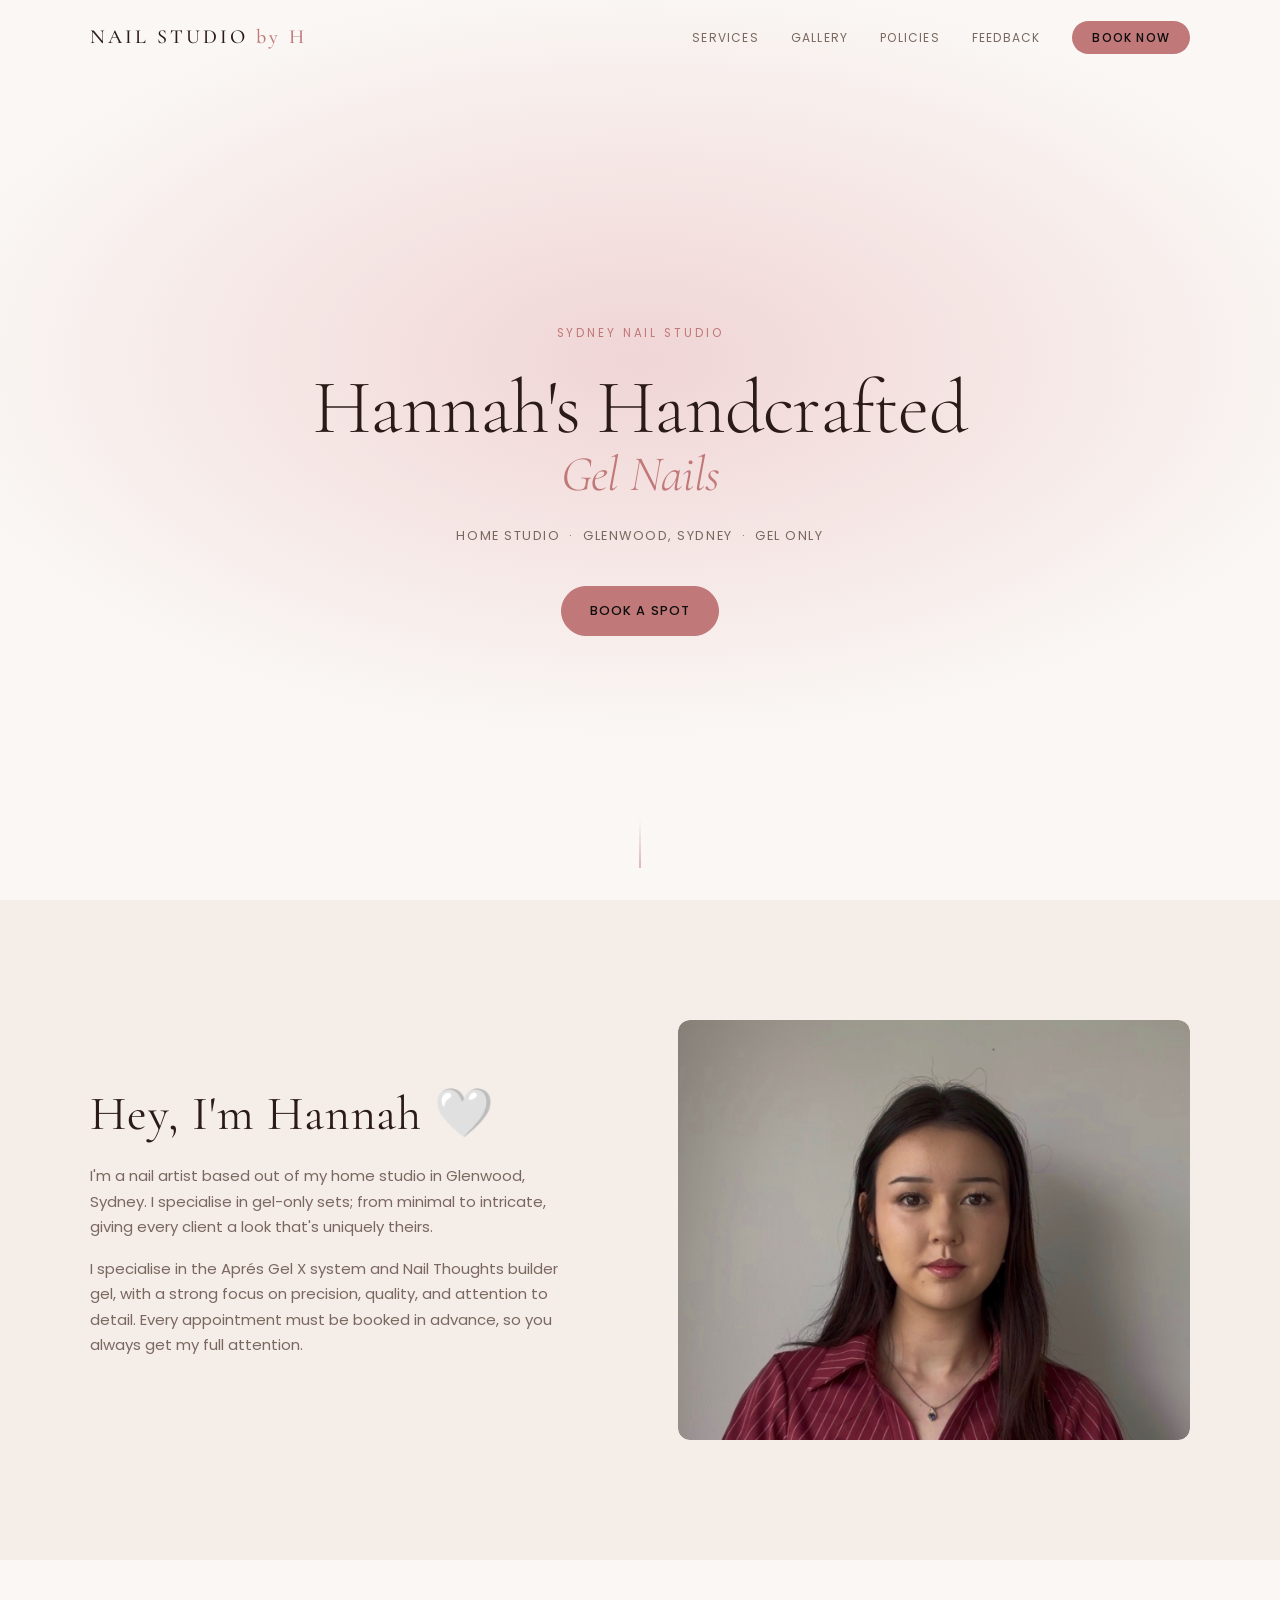
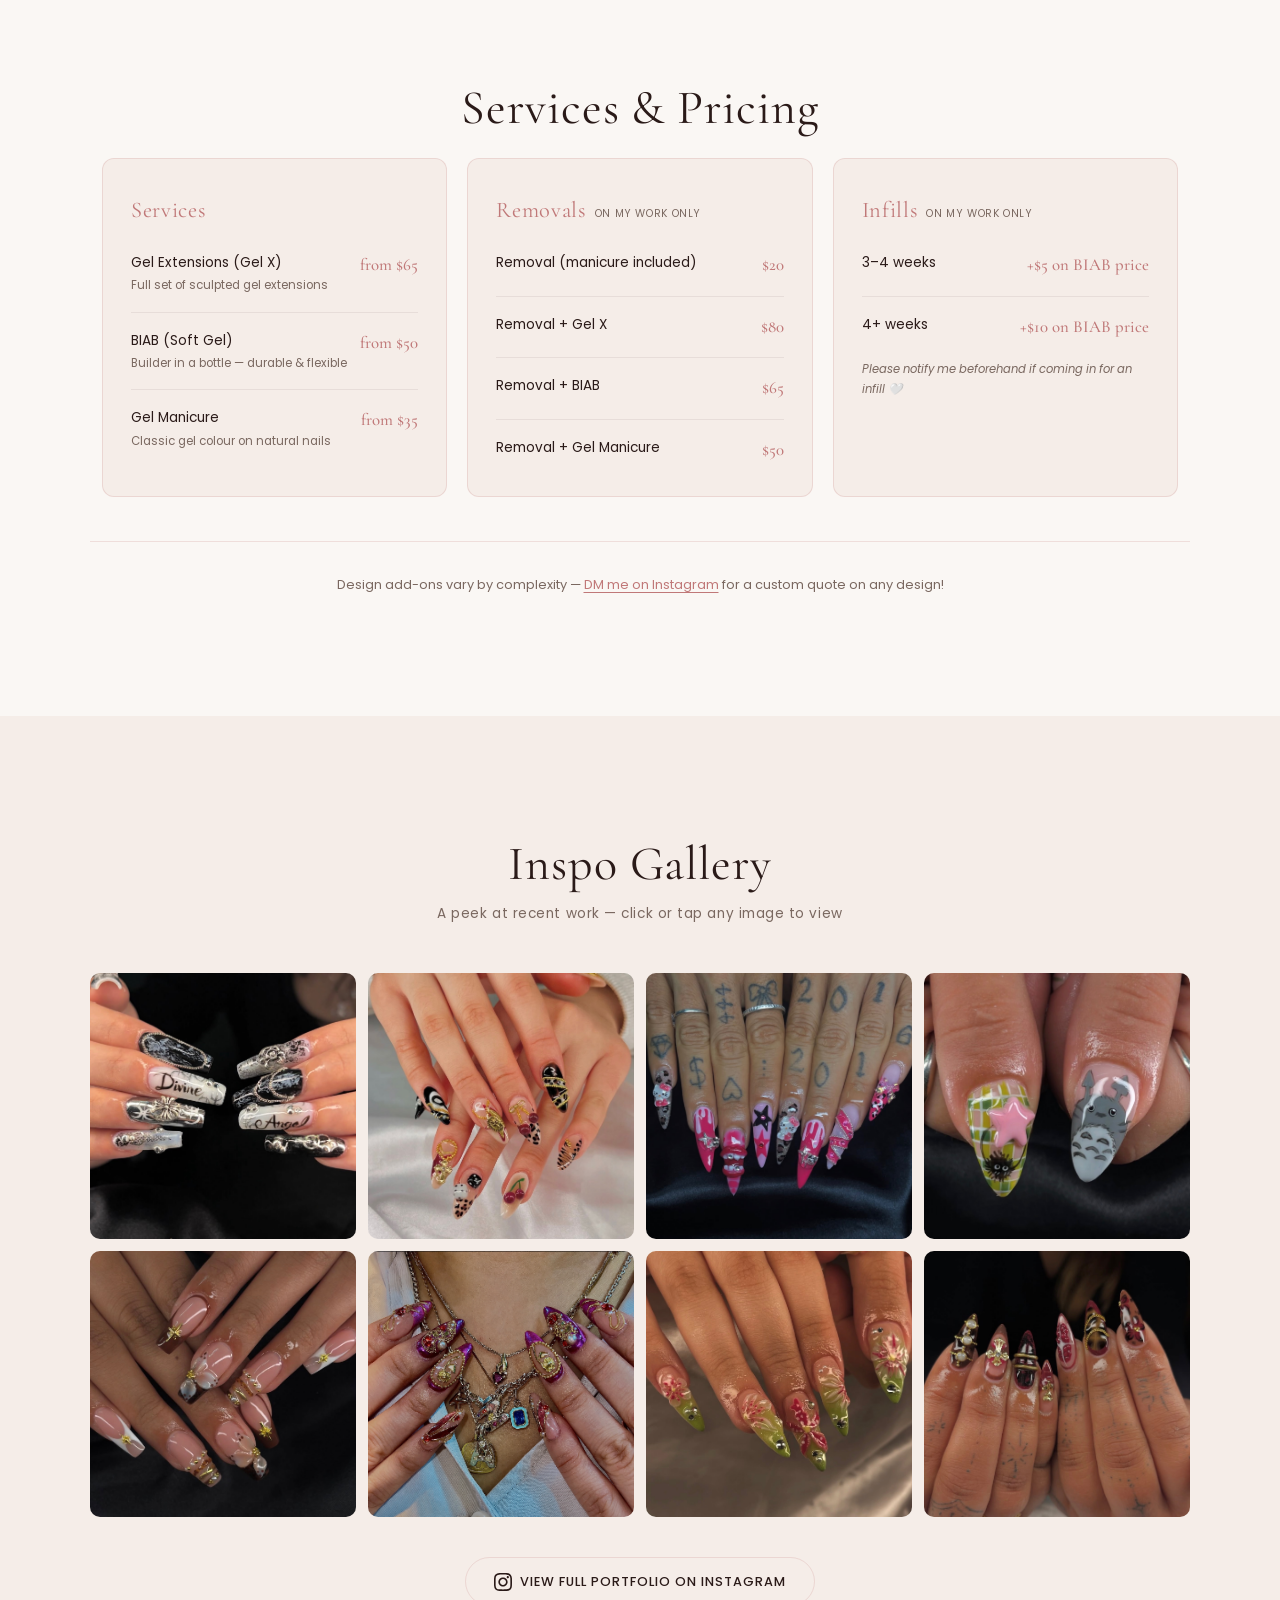
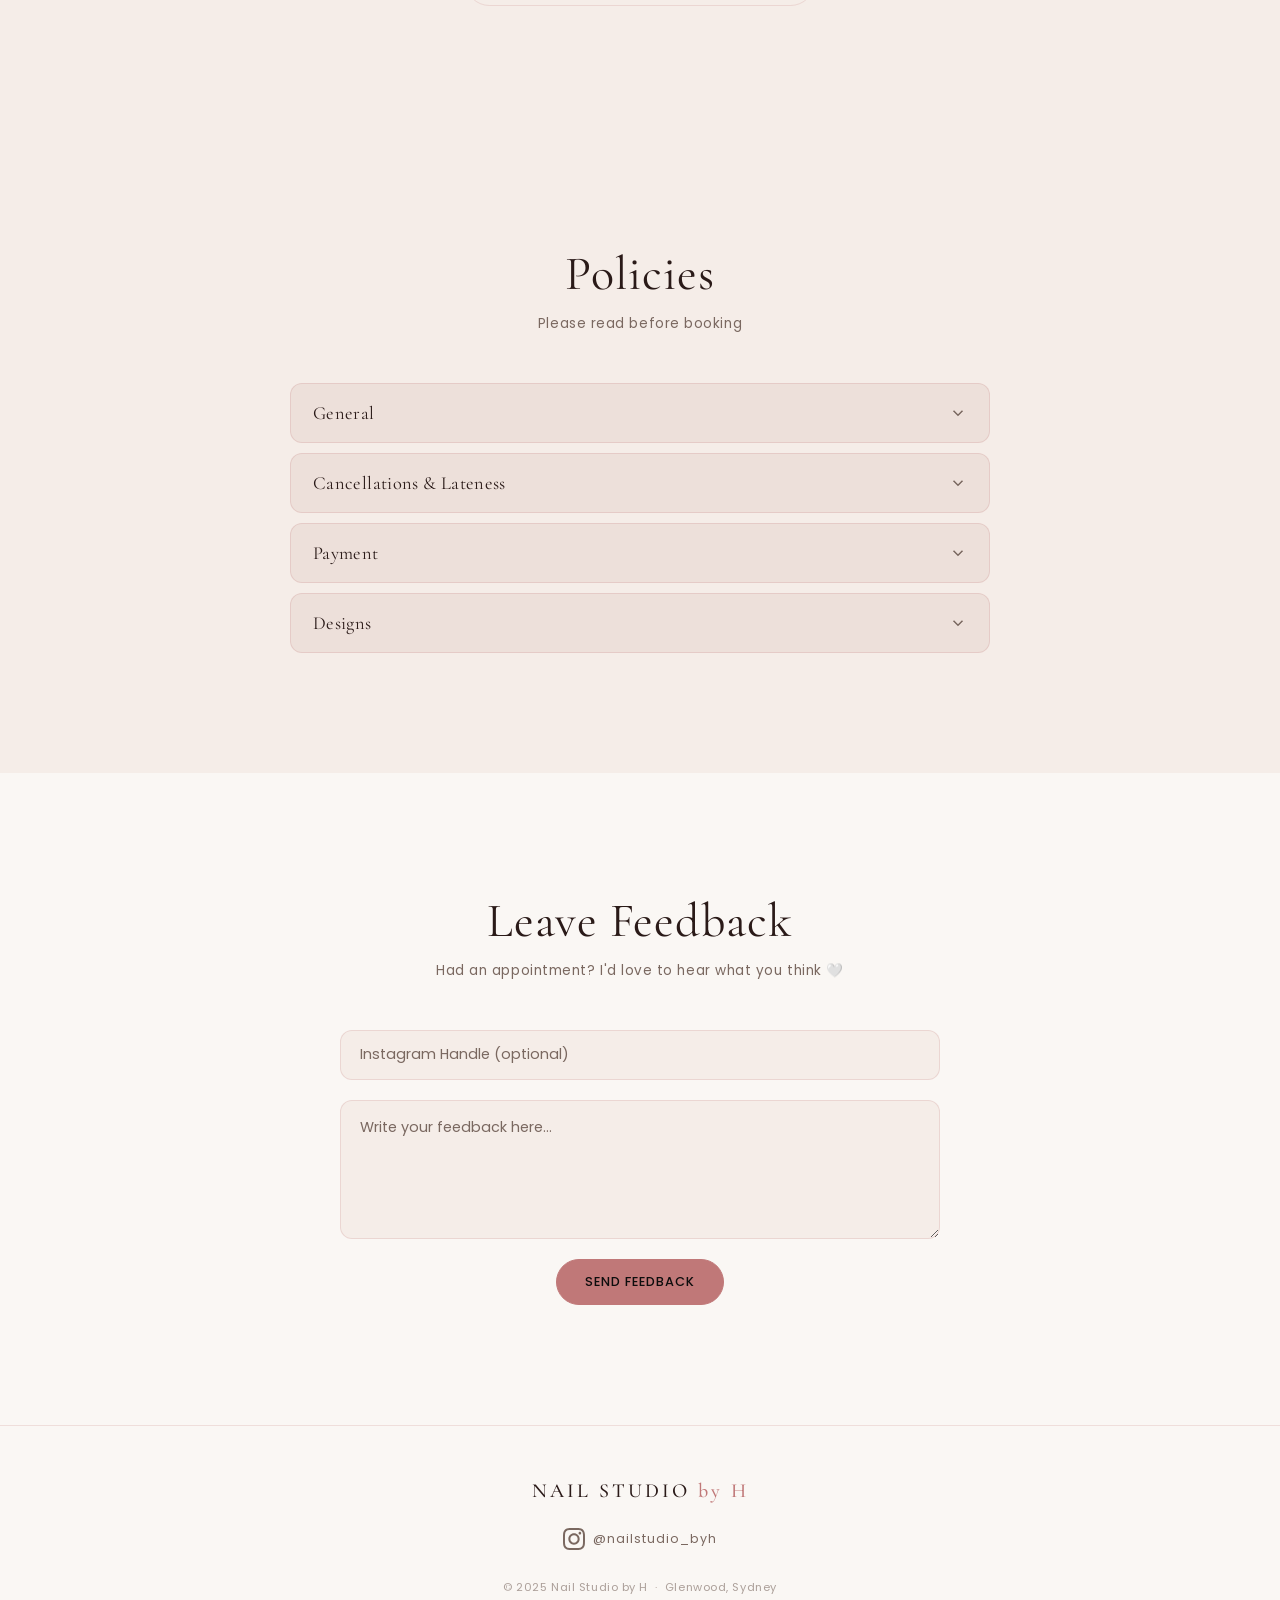
==== commit 5a74081e: "Update gallery with 6 new photos, keep divine and pink necklace tiles https://claude.ai/code/session" ====
--- a/index.html
+++ b/index.html
@@ -4,6 +4,12 @@
   <meta charset="UTF-8" />
   <meta name="viewport" content="width=device-width, initial-scale=1.0" />
   <title>Nail Studio by H — Sydney Gel Nails</title>
+  <meta name="description" content="Home studio in Glenwood, Sydney. Specialising in Gel X, BIAB and Gel Manicure." />
+  <meta property="og:title" content="Nail Studio by H" />
+  <meta property="og:description" content="Home studio in Glenwood, Sydney. Specialising in Gel X, BIAB and Gel Manicure." />
+  <meta property="og:type" content="website" />
+  <meta property="og:image" content="" />
+  <meta name="twitter:card" content="summary" />
   <link rel="preconnect" href="https://fonts.googleapis.com" />
   <link rel="preconnect" href="https://fonts.gstatic.com" crossorigin />
   <link href="https://fonts.googleapis.com/css2?family=Cormorant+Garamond:ital,wght@0,300;0,400;0,500;0,600;1,300;1,400&family=Poppins:wght@300;400;500&display=swap&font-display=swap" rel="stylesheet" />
@@ -141,7 +147,7 @@
         </div>
       </div>
 
-      <p class="pricing-note">Design add-ons vary by complexity — <a href="https://ig.me/m/nailstudio_byh" target="_blank" rel="noopener" style="color:var(--gold);text-decoration:underline;text-underline-offset:3px;">DM me on Instagram</a> for a custom quote on any design!</p>
+      <p class="pricing-note">Design add-ons vary by complexity — <a href="https://www.instagram.com/nailstudio_byh/" target="_blank" rel="noopener" style="color:var(--gold);text-decoration:underline;text-underline-offset:3px;">DM me on Instagram</a> for a custom quote on any design!</p>
     </div>
   </section>
 
@@ -157,19 +163,19 @@
           <div class="tile-overlay"><svg xmlns="http://www.w3.org/2000/svg" viewBox="0 0 24 24" fill="none" stroke="currentColor" stroke-width="1.5" stroke-linecap="round" stroke-linejoin="round"><polyline points="15 3 21 3 21 9"/><polyline points="9 21 3 21 3 15"/><line x1="21" y1="3" x2="14" y2="10"/><line x1="3" y1="21" x2="10" y2="14"/></svg></div>
         </a>
         <a class="gallery-tile" href="https://www.instagram.com/nailstudio_byh/" target="_blank" rel="noopener" aria-label="View nail art on Instagram">
-          <img src="IMG_4063.jpg" alt="Nail art by H" loading="lazy">
-          <div class="tile-overlay"><svg xmlns="http://www.w3.org/2000/svg" viewBox="0 0 24 24" fill="none" stroke="currentColor" stroke-width="1.5" stroke-linecap="round" stroke-linejoin="round"><polyline points="15 3 21 3 21 9"/><polyline points="9 21 3 21 3 15"/><line x1="21" y1="3" x2="14" y2="10"/><line x1="3" y1="21" x2="10" y2="14"/></svg></div>
-        </a>
-        <a class="gallery-tile" href="https://www.instagram.com/nailstudio_byh/" target="_blank" rel="noopener" aria-label="View nail art on Instagram">
-          <img src="IMG_4059.jpg" alt="Nail art by H" loading="lazy">
-          <div class="tile-overlay"><svg xmlns="http://www.w3.org/2000/svg" viewBox="0 0 24 24" fill="none" stroke="currentColor" stroke-width="1.5" stroke-linecap="round" stroke-linejoin="round"><polyline points="15 3 21 3 21 9"/><polyline points="9 21 3 21 3 15"/><line x1="21" y1="3" x2="14" y2="10"/><line x1="3" y1="21" x2="10" y2="14"/></svg></div>
-        </a>
-        <a class="gallery-tile" href="https://www.instagram.com/nailstudio_byh/" target="_blank" rel="noopener" aria-label="View nail art on Instagram">
-          <img src="IMG_4064.jpg" alt="Nail art by H" loading="lazy">
-          <div class="tile-overlay"><svg xmlns="http://www.w3.org/2000/svg" viewBox="0 0 24 24" fill="none" stroke="currentColor" stroke-width="1.5" stroke-linecap="round" stroke-linejoin="round"><polyline points="15 3 21 3 21 9"/><polyline points="9 21 3 21 3 15"/><line x1="21" y1="3" x2="14" y2="10"/><line x1="3" y1="21" x2="10" y2="14"/></svg></div>
-        </a>
-        <a class="gallery-tile" href="https://www.instagram.com/nailstudio_byh/" target="_blank" rel="noopener" aria-label="View nail art on Instagram">
-          <img src="IMG_4060.jpg" alt="Nail art by H" loading="lazy">
+          <img src="New 1.jpeg" alt="Nail art by H" loading="lazy">
+          <div class="tile-overlay"><svg xmlns="http://www.w3.org/2000/svg" viewBox="0 0 24 24" fill="none" stroke="currentColor" stroke-width="1.5" stroke-linecap="round" stroke-linejoin="round"><polyline points="15 3 21 3 21 9"/><polyline points="9 21 3 21 3 15"/><line x1="21" y1="3" x2="14" y2="10"/><line x1="3" y1="21" x2="10" y2="14"/></svg></div>
+        </a>
+        <a class="gallery-tile" href="https://www.instagram.com/nailstudio_byh/" target="_blank" rel="noopener" aria-label="View nail art on Instagram">
+          <img src="New 2.jpeg" alt="Nail art by H" loading="lazy">
+          <div class="tile-overlay"><svg xmlns="http://www.w3.org/2000/svg" viewBox="0 0 24 24" fill="none" stroke="currentColor" stroke-width="1.5" stroke-linecap="round" stroke-linejoin="round"><polyline points="15 3 21 3 21 9"/><polyline points="9 21 3 21 3 15"/><line x1="21" y1="3" x2="14" y2="10"/><line x1="3" y1="21" x2="10" y2="14"/></svg></div>
+        </a>
+        <a class="gallery-tile" href="https://www.instagram.com/nailstudio_byh/" target="_blank" rel="noopener" aria-label="View nail art on Instagram">
+          <img src="new 3.jpeg" alt="Nail art by H" loading="lazy">
+          <div class="tile-overlay"><svg xmlns="http://www.w3.org/2000/svg" viewBox="0 0 24 24" fill="none" stroke="currentColor" stroke-width="1.5" stroke-linecap="round" stroke-linejoin="round"><polyline points="15 3 21 3 21 9"/><polyline points="9 21 3 21 3 15"/><line x1="21" y1="3" x2="14" y2="10"/><line x1="3" y1="21" x2="10" y2="14"/></svg></div>
+        </a>
+        <a class="gallery-tile" href="https://www.instagram.com/nailstudio_byh/" target="_blank" rel="noopener" aria-label="View nail art on Instagram">
+          <img src="new 4.jpeg" alt="Nail art by H" loading="lazy">
           <div class="tile-overlay"><svg xmlns="http://www.w3.org/2000/svg" viewBox="0 0 24 24" fill="none" stroke="currentColor" stroke-width="1.5" stroke-linecap="round" stroke-linejoin="round"><polyline points="15 3 21 3 21 9"/><polyline points="9 21 3 21 3 15"/><line x1="21" y1="3" x2="14" y2="10"/><line x1="3" y1="21" x2="10" y2="14"/></svg></div>
         </a>
         <a class="gallery-tile" href="https://www.instagram.com/nailstudio_byh/" target="_blank" rel="noopener" aria-label="View nail art on Instagram">
@@ -177,11 +183,11 @@
           <div class="tile-overlay"><svg xmlns="http://www.w3.org/2000/svg" viewBox="0 0 24 24" fill="none" stroke="currentColor" stroke-width="1.5" stroke-linecap="round" stroke-linejoin="round"><polyline points="15 3 21 3 21 9"/><polyline points="9 21 3 21 3 15"/><line x1="21" y1="3" x2="14" y2="10"/><line x1="3" y1="21" x2="10" y2="14"/></svg></div>
         </a>
         <a class="gallery-tile" href="https://www.instagram.com/nailstudio_byh/" target="_blank" rel="noopener" aria-label="View nail art on Instagram">
-          <img src="IMG_4061.jpg" alt="Nail art by H" loading="lazy">
-          <div class="tile-overlay"><svg xmlns="http://www.w3.org/2000/svg" viewBox="0 0 24 24" fill="none" stroke="currentColor" stroke-width="1.5" stroke-linecap="round" stroke-linejoin="round"><polyline points="15 3 21 3 21 9"/><polyline points="9 21 3 21 3 15"/><line x1="21" y1="3" x2="14" y2="10"/><line x1="3" y1="21" x2="10" y2="14"/></svg></div>
-        </a>
-        <a class="gallery-tile" href="https://www.instagram.com/nailstudio_byh/" target="_blank" rel="noopener" aria-label="View nail art on Instagram">
-          <img src="IMG_4065.jpg" alt="Nail art by H" loading="lazy">
+          <img src="new 5.jpeg" alt="Nail art by H" loading="lazy">
+          <div class="tile-overlay"><svg xmlns="http://www.w3.org/2000/svg" viewBox="0 0 24 24" fill="none" stroke="currentColor" stroke-width="1.5" stroke-linecap="round" stroke-linejoin="round"><polyline points="15 3 21 3 21 9"/><polyline points="9 21 3 21 3 15"/><line x1="21" y1="3" x2="14" y2="10"/><line x1="3" y1="21" x2="10" y2="14"/></svg></div>
+        </a>
+        <a class="gallery-tile" href="https://www.instagram.com/nailstudio_byh/" target="_blank" rel="noopener" aria-label="View nail art on Instagram">
+          <img src="new 6.jpeg" alt="Nail art by H" loading="lazy">
           <div class="tile-overlay"><svg xmlns="http://www.w3.org/2000/svg" viewBox="0 0 24 24" fill="none" stroke="currentColor" stroke-width="1.5" stroke-linecap="round" stroke-linejoin="round"><polyline points="15 3 21 3 21 9"/><polyline points="9 21 3 21 3 15"/><line x1="21" y1="3" x2="14" y2="10"/><line x1="3" y1="21" x2="10" y2="14"/></svg></div>
         </a>
       </div>
@@ -210,7 +216,7 @@
           </button>
           <div class="accordion-body">
             <ul>
-              <li>I work with gel products only (HEMA-free Gel X system).</li>
+              <li>I work with gel products only (HEMA-free Gel X system + Nail Thoughts).</li>
               <li>Please come with <strong>bare nails</strong> to your appointment, unless you're booked for an infill — notify me beforehand.</li>
               <li>No walk-ins. All appointments must be pre-booked.</li>
               <li>I do not do foreign removals or infills over sets not done by me.</li>
@@ -228,6 +234,7 @@
             <ul>
               <li>A <strong>$10 late fee</strong> applies if you arrive more than 10 minutes after your appointment time.</li>
               <li>After <strong>20 minutes</strong>, your appointment will be automatically cancelled as I have back-to-back clients.</li>
+              <li>A <strong>$20 cancellation fee</strong> will apply for no shows or cancellations within 12 hours of the appointment time and must be paid before a new appointment can be booked.</li>
             </ul>
           </div>
         </div>
@@ -241,6 +248,7 @@
             <ul>
               <li>Payment by <strong>card or cash only</strong>.</li>
               <li>No bank transfers accepted.</li>
+              <li>Card payments will incur a <strong>3% surcharge</strong>.</li>
             </ul>
           </div>
         </div>
--- a/styles.css
+++ b/styles.css
@@ -841,6 +841,9 @@
 }
 
 @media (max-width: 480px) {
+  input, textarea, select { font-size: 16px; }
+  .feedback-input, .feedback-textarea { font-size: 16px; }
+
   .gallery-grid {
     grid-template-columns: repeat(2, 1fr);
     gap: 8px;
@@ -848,6 +851,19 @@
 
   .pricing-grid {
     grid-template-columns: 1fr;
+  }
+
+  .hero-content {
+    padding-top: 80px;
+  }
+
+  .btn {
+    padding: 15px 28px;
+    font-size: 0.85rem;
+  }
+
+  .nav-links a {
+    font-size: 0.85rem;
   }
 }
 
